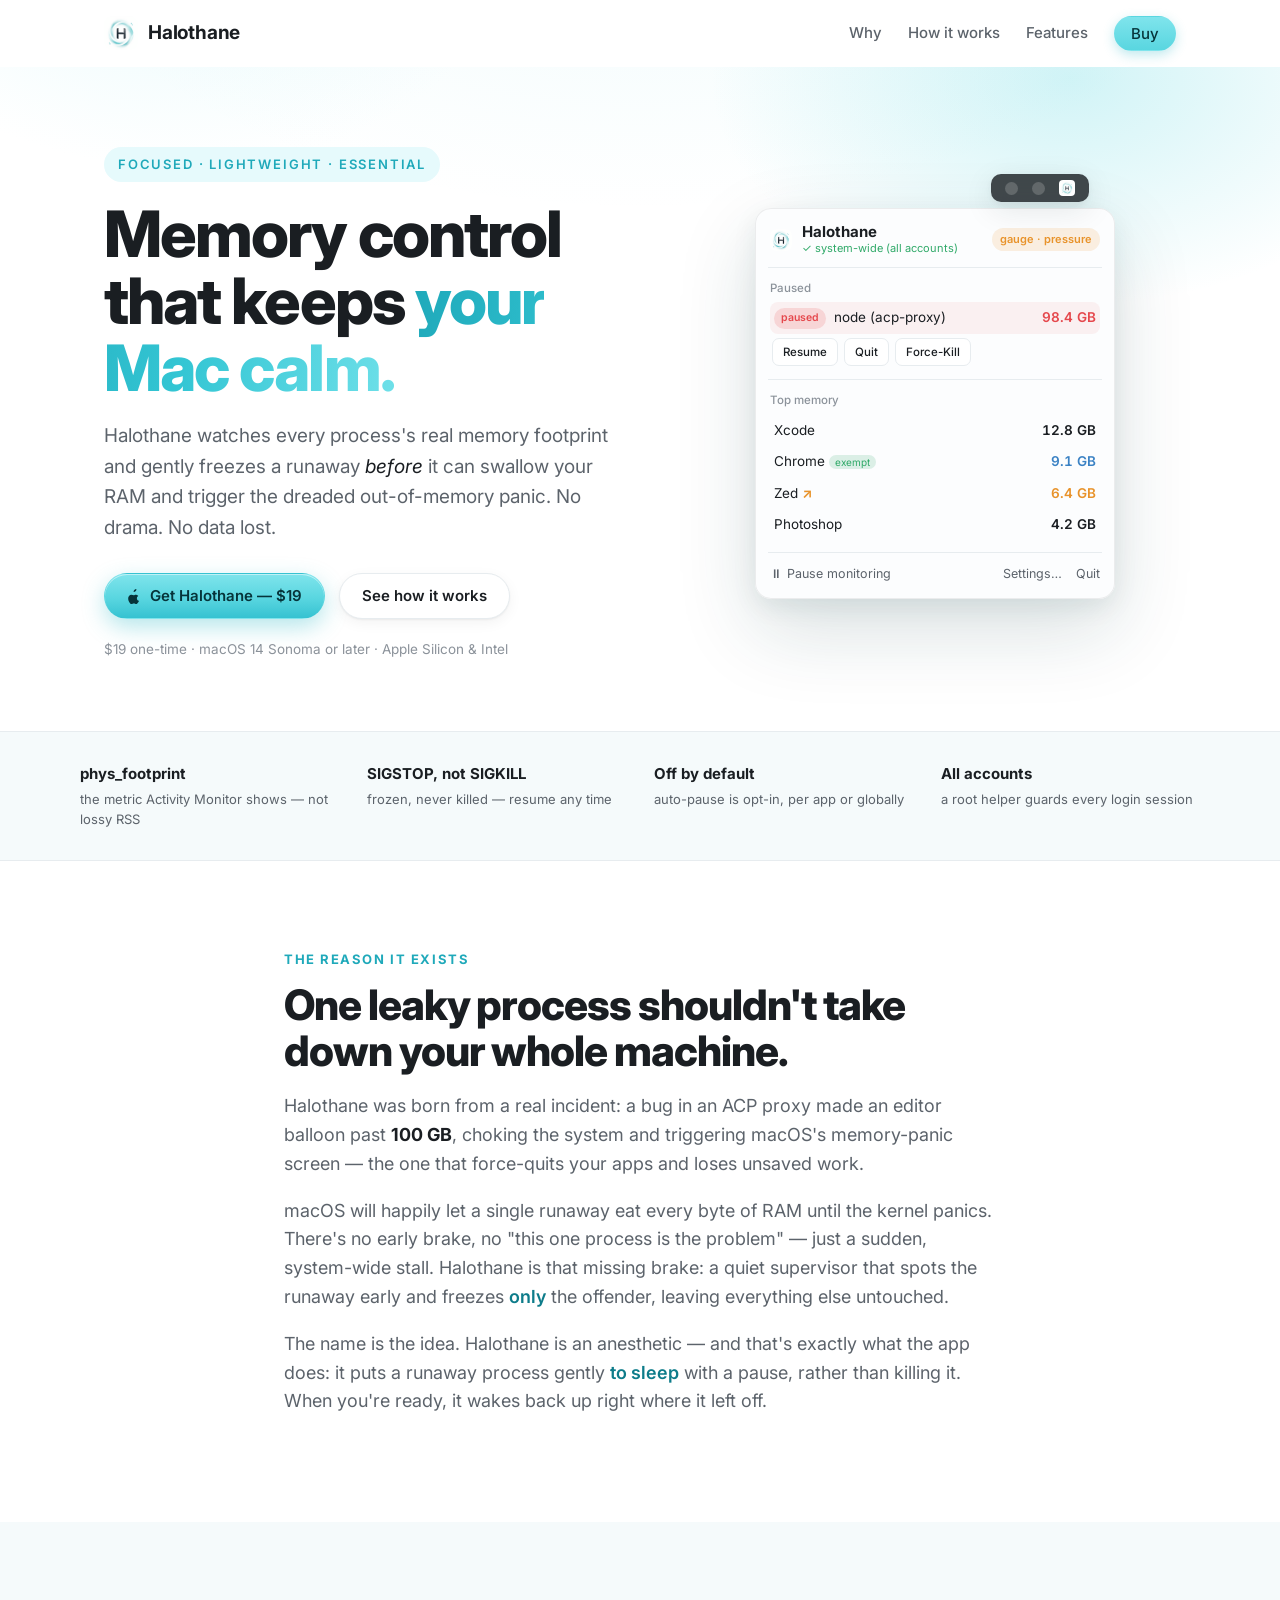
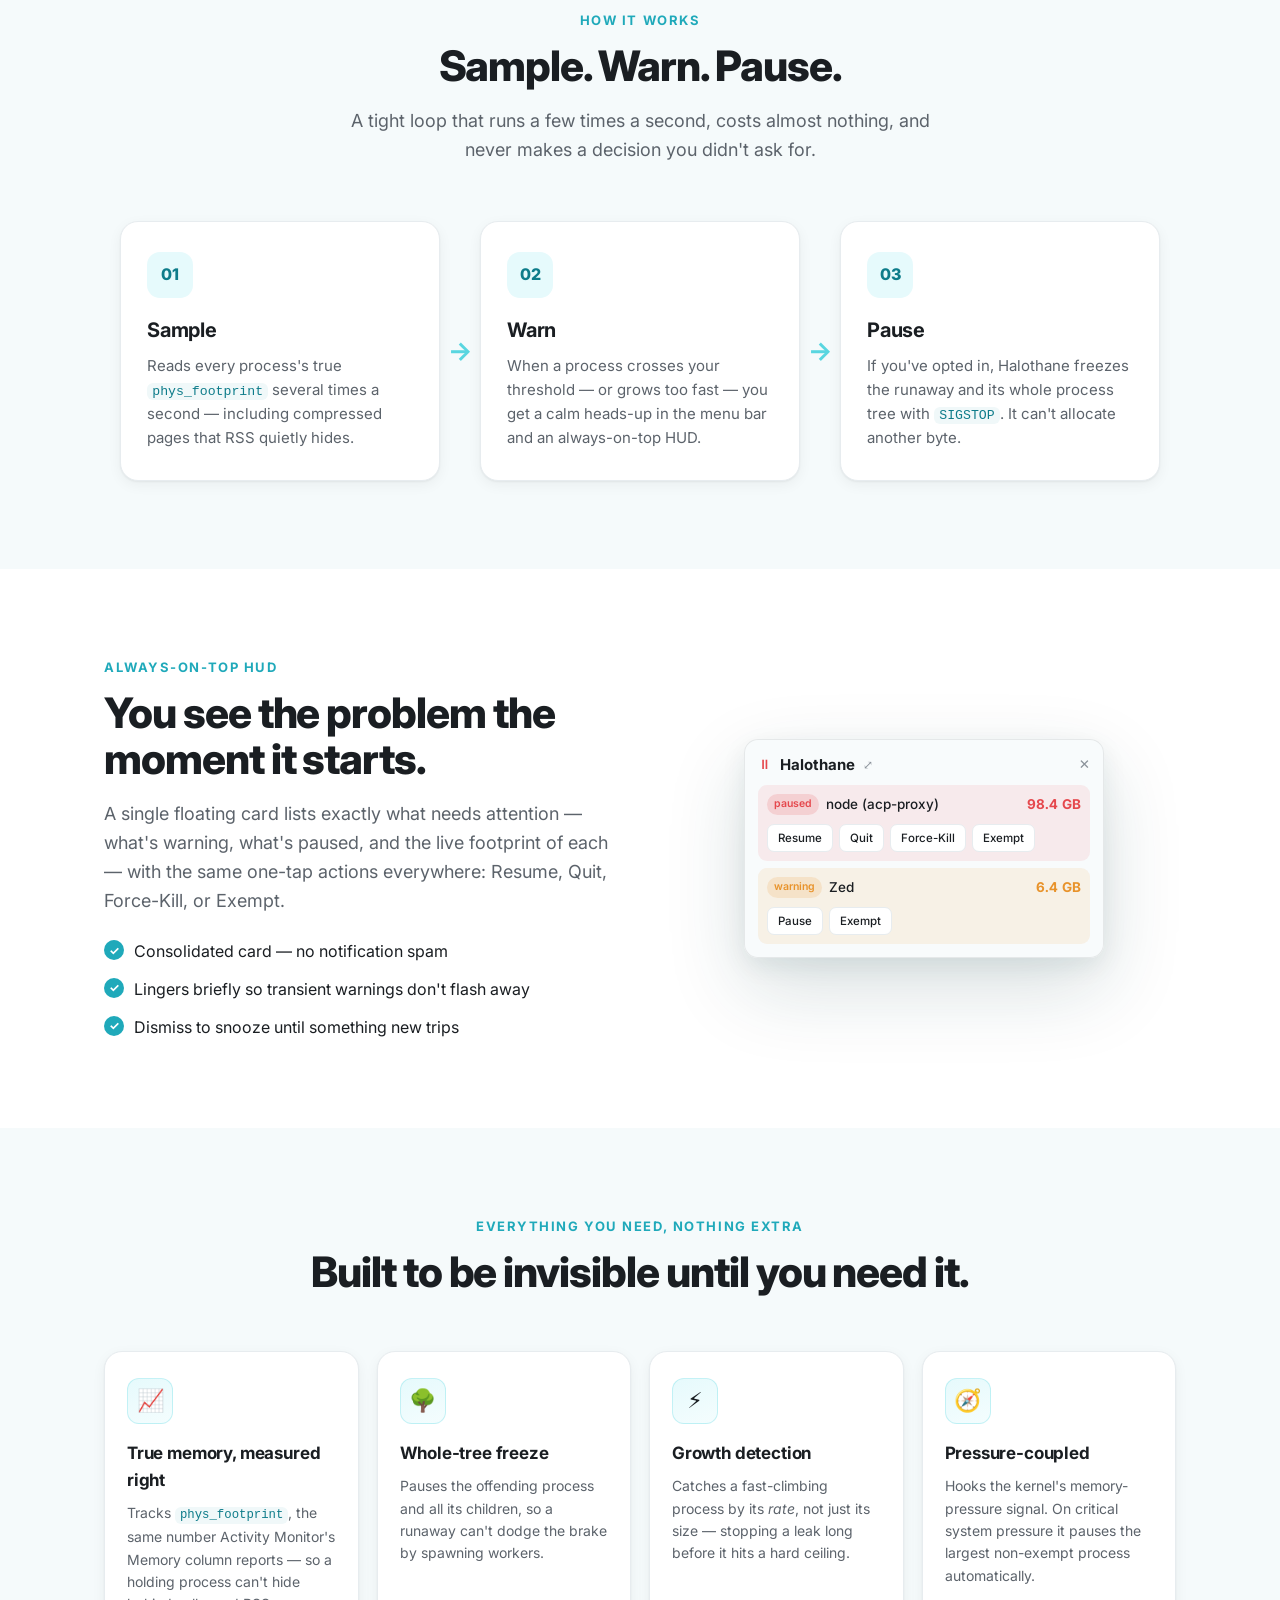
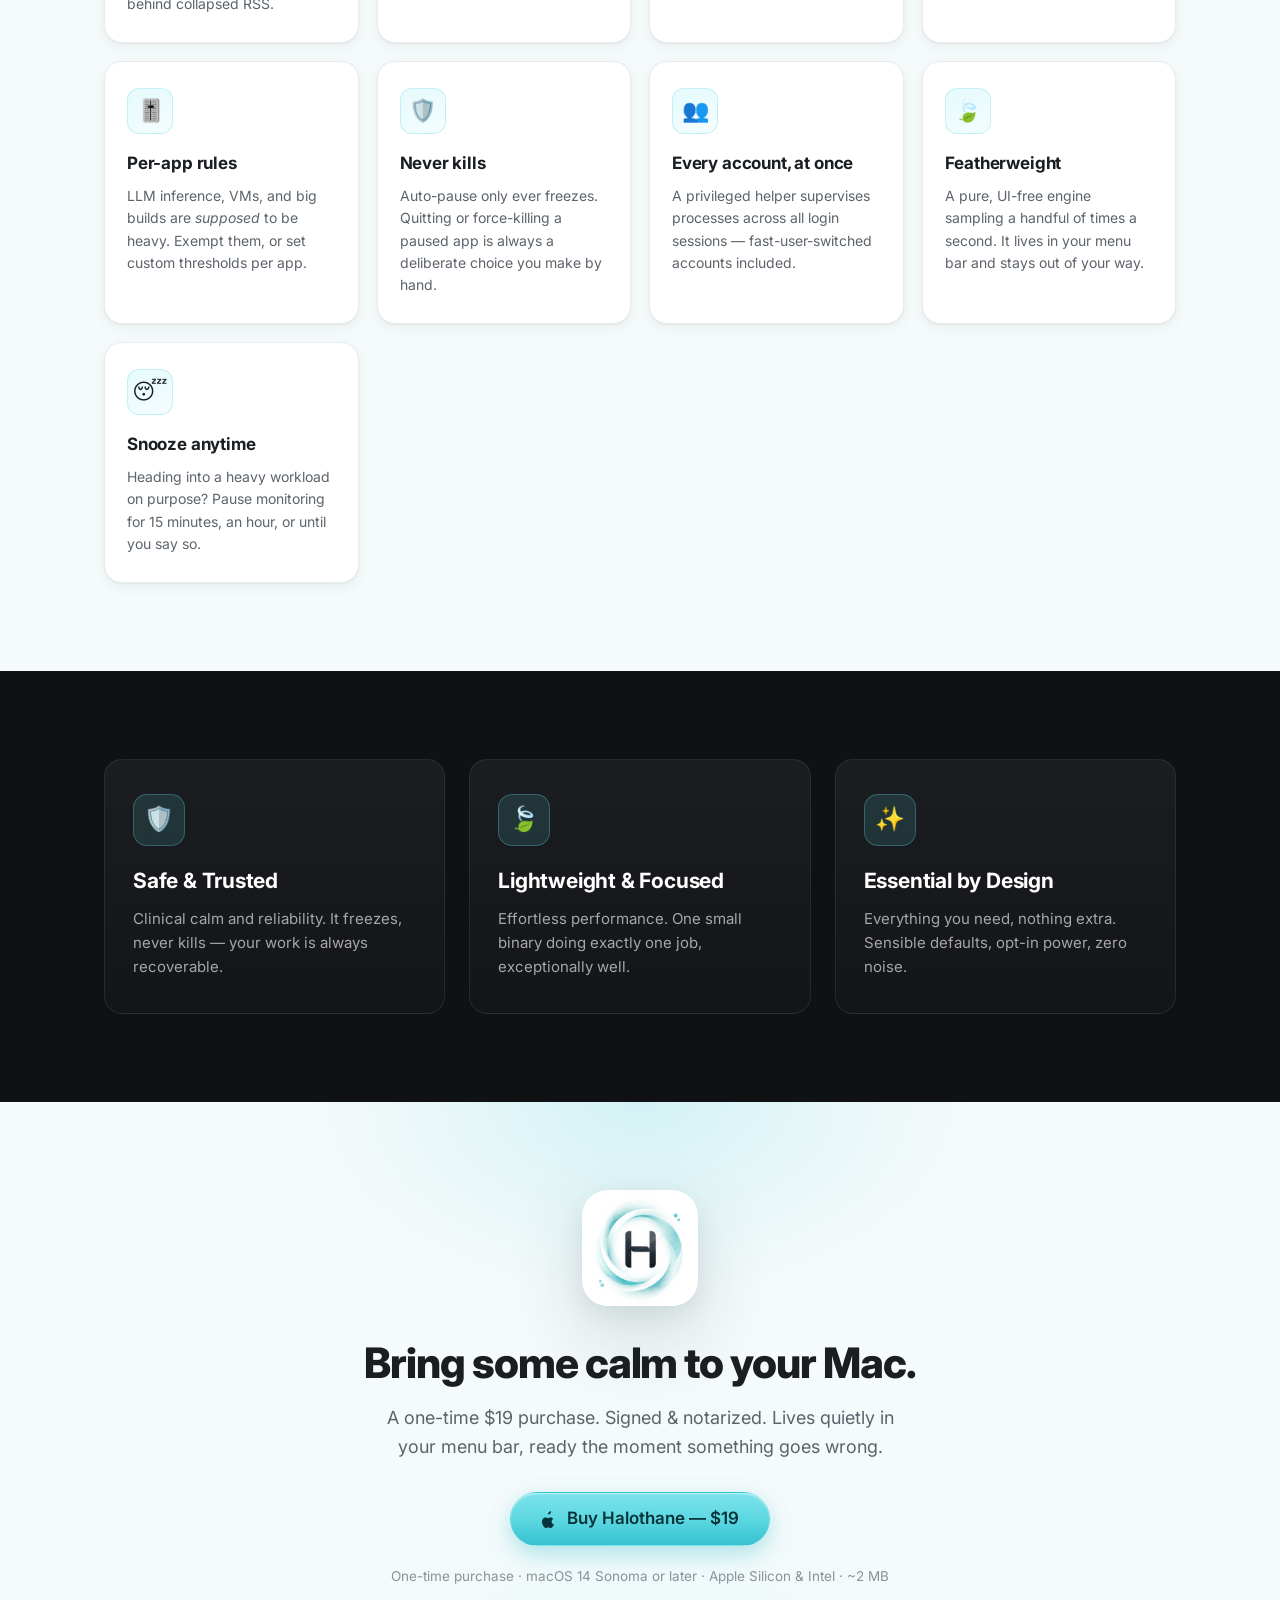
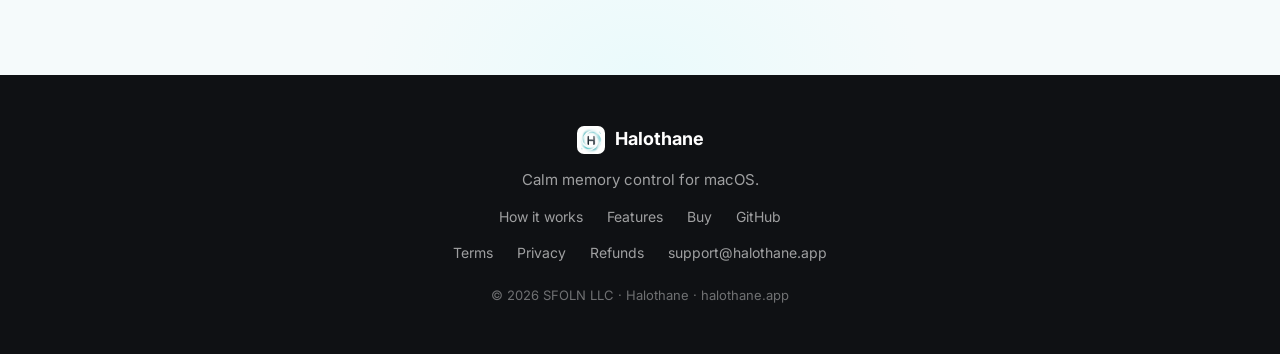
==== site/index.html @ a839e22a "Halothane 0.1 — initial public release Source-available under the PolyForm Noncommercial License 1.0" ====
<!DOCTYPE html>
<html lang="en">
<head>
  <meta charset="UTF-8" />
  <meta name="viewport" content="width=device-width, initial-scale=1.0" />
  <title>Halothane — Calm memory control for macOS</title>
  <meta name="description" content="Halothane watches every process's memory and gently pauses a runaway before it can panic your Mac. Focused. Lightweight. Essential." />

  <!-- Open Graph -->
  <meta property="og:title" content="Halothane — Calm memory control for macOS" />
  <meta property="og:description" content="Watches every process's memory and gently pauses a runaway before it can panic your Mac." />
  <meta property="og:type" content="website" />
  <meta property="og:url" content="https://halothane.app" />
  <meta property="og:image" content="https://halothane.app/assets/og.png" />
  <meta name="twitter:card" content="summary_large_image" />

  <link rel="icon" type="image/png" sizes="256x256" href="assets/favicon-256.png" />
  <link rel="icon" type="image/png" sizes="32x32" href="assets/favicon-32.png" />
  <link rel="apple-touch-icon" href="assets/app-icon.png" />

  <link rel="preconnect" href="https://fonts.googleapis.com" />
  <link rel="preconnect" href="https://fonts.gstatic.com" crossorigin />
  <link href="https://fonts.googleapis.com/css2?family=Inter:wght@400;500;600;700;800&display=swap" rel="stylesheet" />

  <link rel="stylesheet" href="styles.css" />
</head>
<body>

  <!-- ─────────────────────────────  NAV  ───────────────────────────── -->
  <header class="nav" id="nav">
    <div class="container nav__inner">
      <a class="brand" href="#top" aria-label="Halothane home">
        <img class="brand__mark" src="assets/mark.png" alt="" width="34" height="34" />
        <span class="brand__name">Halothane</span>
      </a>
      <nav class="nav__links" aria-label="Primary">
        <a href="#problem">Why</a>
        <a href="#how">How it works</a>
        <a href="#features">Features</a>
        <a href="#buy" class="btn btn--small">Buy</a>
      </nav>
    </div>
  </header>

  <main id="top">

    <!-- ─────────────────────────────  HERO  ───────────────────────────── -->
    <section class="hero">
      <div class="hero__glow" aria-hidden="true"></div>
      <div class="container hero__inner">
        <div class="hero__copy">
          <p class="eyebrow">Focused · Lightweight · Essential</p>
          <h1 class="hero__title">
            Memory control that keeps
            <span class="grad">your Mac calm.</span>
          </h1>
          <p class="hero__sub">
            Halothane watches every process's real memory footprint and gently
            freezes a runaway <em>before</em> it can swallow your RAM and trigger
            the dreaded out-of-memory panic. No drama. No data lost.
          </p>
          <div class="hero__cta">
            <a href="#buy" class="btn btn--primary">
              <svg viewBox="0 0 16 20" width="15" height="18" aria-hidden="true"><path fill="currentColor" d="M13.1 15.4c-.3.7-.5 1-.9 1.6-.6.9-1.4 2-2.4 2-1 0-1.2-.6-2.5-.6s-1.6.6-2.5.6c-1 0-1.8-1-2.4-1.9C.7 14.9.5 11.7 1.9 10c.7-.9 1.7-1.4 2.7-1.4 1 0 1.7.6 2.5.6.8 0 1.3-.6 2.5-.6.9 0 1.9.5 2.6 1.4-2.3 1.2-1.9 4.5.4 5.4zM9.4 4.5c.5-.6.8-1.5.7-2.4-.8.1-1.7.5-2.3 1.2-.5.5-.9 1.4-.7 2.3.8 0 1.7-.5 2.3-1.1z"/></svg>
              Get Halothane — $19
            </a>
            <a href="#how" class="btn btn--ghost">See how it works</a>
          </div>
          <p class="hero__meta">$19 one-time · macOS 14 Sonoma or later · Apple Silicon &amp; Intel</p>
        </div>

        <!-- Live UI mock: the menu-bar dropdown -->
        <div class="hero__art" aria-hidden="true">
          <div class="menubar">
            <span class="menubar__dot"></span>
            <span class="menubar__dot"></span>
            <span class="menubar__icon"><img src="assets/mark.png" alt="" width="16" height="16"/></span>
          </div>

          <div class="panel">
            <div class="panel__head">
              <img class="panel__logo" src="assets/mark.png" alt="" width="22" height="22"/>
              <div class="panel__title">
                <strong>Halothane</strong>
                <span class="tag tag--ok">✓ system-wide (all accounts)</span>
              </div>
              <span class="badge badge--warn">gauge · pressure</span>
            </div>

            <div class="panel__divider"></div>
            <div class="panel__label">Paused</div>
            <div class="row row--paused">
              <span class="pill pill--red">paused</span>
              <span class="row__name">node (acp-proxy)</span>
              <span class="row__val row__val--red">98.4 GB</span>
            </div>
            <div class="row__actions">
              <button>Resume</button><button>Quit</button><button>Force-Kill</button>
            </div>

            <div class="panel__divider"></div>
            <div class="panel__label">Top memory</div>
            <div class="row"><span class="row__name">Xcode</span><span class="row__val">12.8 GB</span></div>
            <div class="row"><span class="row__name">Chrome <span class="exempt">exempt</span></span><span class="row__val row__val--blue">9.1 GB</span></div>
            <div class="row"><span class="row__name">Zed <span class="arrow">↗</span></span><span class="row__val row__val--orange">6.4 GB</span></div>
            <div class="row"><span class="row__name">Photoshop</span><span class="row__val">4.2 GB</span></div>

            <div class="panel__divider"></div>
            <div class="panel__foot">
              <span class="link">⏸ Pause monitoring</span>
              <span class="foot__right"><span class="link">Settings…</span><span class="link">Quit</span></span>
            </div>
          </div>
        </div>
      </div>
    </section>

    <!-- ─────────────────────────────  TRUST STRIP  ───────────────────────────── -->
    <section class="strip">
      <div class="container strip__inner">
        <div class="strip__item"><strong>phys_footprint</strong><span>the metric Activity Monitor shows — not lossy RSS</span></div>
        <div class="strip__item"><strong>SIGSTOP, not SIGKILL</strong><span>frozen, never killed — resume any time</span></div>
        <div class="strip__item"><strong>Off by default</strong><span>auto-pause is opt-in, per app or globally</span></div>
        <div class="strip__item"><strong>All accounts</strong><span>a root helper guards every login session</span></div>
      </div>
    </section>

    <!-- ─────────────────────────────  PROBLEM / STORY  ───────────────────────────── -->
    <section class="section" id="problem">
      <div class="container section__narrow">
        <p class="kicker">The reason it exists</p>
        <h2 class="section__title">One leaky process shouldn't take down your whole machine.</h2>
        <p class="prose">
          Halothane was born from a real incident: a bug in an ACP proxy made an
          editor balloon past <strong>100&nbsp;GB</strong>, choking the system and
          triggering macOS's memory-panic screen — the one that force-quits your
          apps and loses unsaved work.
        </p>
        <p class="prose">
          macOS will happily let a single runaway eat every byte of RAM until the
          kernel panics. There's no early brake, no "this one process is the
          problem" — just a sudden, system-wide stall. Halothane is that missing
          brake: a quiet supervisor that spots the runaway early and freezes
          <em>only</em> the offender, leaving everything else untouched.
        </p>
        <p class="prose">
          The name is the idea. Halothane is an anesthetic — and that's exactly
          what the app does: it puts a runaway process gently <em>to sleep</em>
          with a pause, rather than killing it. When you're ready, it wakes back
          up right where it left off.
        </p>
      </div>
    </section>

    <!-- ─────────────────────────────  HOW IT WORKS  ───────────────────────────── -->
    <section class="section section--soft" id="how">
      <div class="container">
        <div class="section__head">
          <p class="kicker">How it works</p>
          <h2 class="section__title">Sample. Warn. Pause.</h2>
          <p class="section__lead">A tight loop that runs a few times a second, costs almost nothing, and never makes a decision you didn't ask for.</p>
        </div>

        <div class="steps">
          <div class="step">
            <div class="step__num">01</div>
            <h3>Sample</h3>
            <p>Reads every process's true <code>phys_footprint</code> several times a second — including compressed pages that RSS quietly hides.</p>
          </div>
          <div class="step__arrow" aria-hidden="true">→</div>
          <div class="step">
            <div class="step__num">02</div>
            <h3>Warn</h3>
            <p>When a process crosses your threshold — or grows too fast — you get a calm heads-up in the menu bar and an always-on-top HUD.</p>
          </div>
          <div class="step__arrow" aria-hidden="true">→</div>
          <div class="step">
            <div class="step__num">03</div>
            <h3>Pause</h3>
            <p>If you've opted in, Halothane freezes the runaway and its whole process tree with <code>SIGSTOP</code>. It can't allocate another byte.</p>
          </div>
        </div>
      </div>
    </section>

    <!-- ─────────────────────────────  HUD SHOWCASE  ───────────────────────────── -->
    <section class="section showcase">
      <div class="container showcase__inner">
        <div class="showcase__copy">
          <p class="kicker">Always-on-top HUD</p>
          <h2 class="section__title">You see the problem the moment it starts.</h2>
          <p class="prose">
            A single floating card lists exactly what needs attention — what's
            warning, what's paused, and the live footprint of each — with the same
            one-tap actions everywhere: Resume, Quit, Force-Kill, or Exempt.
          </p>
          <ul class="checklist">
            <li>Consolidated card — no notification spam</li>
            <li>Lingers briefly so transient warnings don't flash away</li>
            <li>Dismiss to snooze until something new trips</li>
          </ul>
        </div>

        <div class="showcase__art" aria-hidden="true">
          <div class="hud">
            <div class="hud__head">
              <span class="hud__icon">⏸</span>
              <strong>Halothane</strong>
              <span class="hud__expand">⤢</span>
              <span class="hud__x">✕</span>
            </div>
            <div class="hud__item hud__item--red">
              <div class="hud__row">
                <span class="pill pill--red">paused</span>
                <span class="hud__name">node (acp-proxy)</span>
                <span class="hud__val hud__val--red">98.4 GB</span>
              </div>
              <div class="hud__actions"><button>Resume</button><button>Quit</button><button>Force-Kill</button><button>Exempt</button></div>
            </div>
            <div class="hud__item hud__item--orange">
              <div class="hud__row">
                <span class="pill pill--orange">warning</span>
                <span class="hud__name">Zed</span>
                <span class="hud__val hud__val--orange">6.4 GB</span>
              </div>
              <div class="hud__actions"><button>Pause</button><button>Exempt</button></div>
            </div>
          </div>
        </div>
      </div>
    </section>

    <!-- ─────────────────────────────  FEATURES  ───────────────────────────── -->
    <section class="section section--soft" id="features">
      <div class="container">
        <div class="section__head">
          <p class="kicker">Everything you need, nothing extra</p>
          <h2 class="section__title">Built to be invisible until you need it.</h2>
        </div>

        <div class="features">
          <article class="feat">
            <div class="feat__icon">📈</div>
            <h3>True memory, measured right</h3>
            <p>Tracks <code>phys_footprint</code>, the same number Activity Monitor's Memory column reports — so a holding process can't hide behind collapsed RSS.</p>
          </article>
          <article class="feat">
            <div class="feat__icon">🌳</div>
            <h3>Whole-tree freeze</h3>
            <p>Pauses the offending process and all its children, so a runaway can't dodge the brake by spawning workers.</p>
          </article>
          <article class="feat">
            <div class="feat__icon">⚡</div>
            <h3>Growth detection</h3>
            <p>Catches a fast-climbing process by its <em>rate</em>, not just its size — stopping a leak long before it hits a hard ceiling.</p>
          </article>
          <article class="feat">
            <div class="feat__icon">🧭</div>
            <h3>Pressure-coupled</h3>
            <p>Hooks the kernel's memory-pressure signal. On critical system pressure it pauses the largest non-exempt process automatically.</p>
          </article>
          <article class="feat">
            <div class="feat__icon">🎚️</div>
            <h3>Per-app rules</h3>
            <p>LLM inference, VMs, and big builds are <em>supposed</em> to be heavy. Exempt them, or set custom thresholds per app.</p>
          </article>
          <article class="feat">
            <div class="feat__icon">🛡️</div>
            <h3>Never kills</h3>
            <p>Auto-pause only ever freezes. Quitting or force-killing a paused app is always a deliberate choice you make by hand.</p>
          </article>
          <article class="feat">
            <div class="feat__icon">👥</div>
            <h3>Every account, at once</h3>
            <p>A privileged helper supervises processes across all login sessions — fast-user-switched accounts included.</p>
          </article>
          <article class="feat">
            <div class="feat__icon">🍃</div>
            <h3>Featherweight</h3>
            <p>A pure, UI-free engine sampling a handful of times a second. It lives in your menu bar and stays out of your way.</p>
          </article>
          <article class="feat">
            <div class="feat__icon">😴</div>
            <h3>Snooze anytime</h3>
            <p>Heading into a heavy workload on purpose? Pause monitoring for 15 minutes, an hour, or until you say so.</p>
          </article>
        </div>
      </div>
    </section>

    <!-- ─────────────────────────────  BRAND ESSENCE  ───────────────────────────── -->
    <section class="section essence">
      <div class="container">
        <div class="essence__grid">
          <div class="essence__card">
            <span class="essence__ic">🛡️</span>
            <h3>Safe &amp; Trusted</h3>
            <p>Clinical calm and reliability. It freezes, never kills — your work is always recoverable.</p>
          </div>
          <div class="essence__card">
            <span class="essence__ic">🍃</span>
            <h3>Lightweight &amp; Focused</h3>
            <p>Effortless performance. One small binary doing exactly one job, exceptionally well.</p>
          </div>
          <div class="essence__card">
            <span class="essence__ic">✨</span>
            <h3>Essential by Design</h3>
            <p>Everything you need, nothing extra. Sensible defaults, opt-in power, zero noise.</p>
          </div>
        </div>
      </div>
    </section>

    <!-- ─────────────────────────────  BUY  ───────────────────────────── -->
    <section class="section download" id="buy">
      <div class="download__glow" aria-hidden="true"></div>
      <div class="container download__inner">
        <img class="download__icon" src="assets/app-icon.png" alt="Halothane app icon" width="116" height="116" />
        <h2 class="section__title">Bring some calm to your Mac.</h2>
        <p class="section__lead">A one-time $19 purchase. Signed &amp; notarized. Lives quietly in your menu bar, ready the moment something goes wrong.</p>
        <div class="hero__cta hero__cta--center">
          <a href="#buy" data-buy class="btn btn--primary btn--lg">
            <svg viewBox="0 0 16 20" width="16" height="20" aria-hidden="true"><path fill="currentColor" d="M13.1 15.4c-.3.7-.5 1-.9 1.6-.6.9-1.4 2-2.4 2-1 0-1.2-.6-2.5-.6s-1.6.6-2.5.6c-1 0-1.8-1-2.4-1.9C.7 14.9.5 11.7 1.9 10c.7-.9 1.7-1.4 2.7-1.4 1 0 1.7.6 2.5.6.8 0 1.3-.6 2.5-.6.9 0 1.9.5 2.6 1.4-2.3 1.2-1.9 4.5.4 5.4zM9.4 4.5c.5-.6.8-1.5.7-2.4-.8.1-1.7.5-2.3 1.2-.5.5-.9 1.4-.7 2.3.8 0 1.7-.5 2.3-1.1z"/></svg>
            Buy Halothane — $19
          </a>
        </div>
        <p class="hero__meta">One-time purchase · macOS 14 Sonoma or later · Apple Silicon &amp; Intel · ~2&nbsp;MB</p>
      </div>
    </section>

  </main>

  <!-- ─────────────────────────────  FOOTER  ───────────────────────────── -->
  <footer class="footer">
    <div class="container footer__inner">
      <div class="footer__brand">
        <img src="assets/mark.png" alt="" width="28" height="28" />
        <span>Halothane</span>
      </div>
      <p class="footer__tag">Calm memory control for macOS.</p>
      <nav class="footer__links">
        <a href="#how">How it works</a>
        <a href="#features">Features</a>
        <a href="#buy">Buy</a>
        <a href="https://github.com/sfoln/halothane">GitHub</a>
      </nav>
      <nav class="footer__links">
        <a href="/terms.html">Terms</a>
        <a href="/privacy.html">Privacy</a>
        <a href="/refund.html">Refunds</a>
        <a href="mailto:support@halothane.app">support@halothane.app</a>
      </nav>
      <p class="footer__copy">© 2026 SFOLN LLC · Halothane · halothane.app</p>
    </div>
  </footer>

  <script src="script.js"></script>
  <!-- Cloudflare Web Analytics --><script defer src='https://static.cloudflareinsights.com/beacon.min.js' data-cf-beacon='{"token": "a047a51a6a51447f8be903021c110310"}'></script><!-- End Cloudflare Web Analytics -->
</body>
</html>
---- site/styles.css ----
/* ============================================================
   Halothane — landing page styles
   Palette (from brand sheet):
     Deep Charcoal #0F1114 · Silver Gray #A6ABB3
     Soft Aqua #59D6E0 · Mist Aqua #E6FAFC
   ============================================================ */

:root {
  --charcoal: #0F1114;
  --ink:      #1A1E22;
  --slate:    #5C636B;
  --slate-2:  #8B929A;
  --line:     #E7ECEF;

  --aqua:      #59D6E0;
  --aqua-deep: #1FA9BA;   /* accessible accent for text/links */
  --aqua-dark: #0E7C8A;
  --mist:      #E6FAFC;

  --bg:      #FFFFFF;
  --bg-soft: #F5FAFB;
  --bg-tint: #F0F8F9;

  --warn:  #E8932B;
  --red:   #E5484D;
  --green: #2FA968;
  --blue:  #3B82C4;

  --radius:   18px;
  --radius-s: 12px;
  --shadow-sm: 0 1px 2px rgba(15,17,20,.05), 0 4px 14px rgba(15,17,20,.05);
  --shadow-md: 0 8px 30px rgba(20,40,44,.10), 0 2px 8px rgba(20,40,44,.06);
  --shadow-lg: 0 30px 80px rgba(16,60,68,.16), 0 8px 24px rgba(16,60,68,.08);

  --maxw: 1120px;
  --font: 'Inter', -apple-system, BlinkMacSystemFont, 'Segoe UI', system-ui, sans-serif;
}

* { box-sizing: border-box; }
html { scroll-behavior: smooth; }
html, body { overflow-x: hidden; }

body {
  margin: 0;
  font-family: var(--font);
  color: var(--ink);
  background: var(--bg);
  line-height: 1.6;
  -webkit-font-smoothing: antialiased;
  text-rendering: optimizeLegibility;
}

a { color: inherit; text-decoration: none; }
code {
  font-family: ui-monospace, 'SF Mono', Menlo, monospace;
  font-size: .88em;
  background: var(--bg-tint);
  color: var(--aqua-dark);
  padding: .1em .4em;
  border-radius: 6px;
}

.container { width: 100%; max-width: var(--maxw); margin-inline: auto; padding-inline: 24px; }

/* ───────────── Buttons ───────────── */
.btn {
  display: inline-flex; align-items: center; gap: .55em;
  font-weight: 600; font-size: 15px; line-height: 1;
  padding: 13px 22px; border-radius: 999px;
  border: 1px solid transparent;
  cursor: pointer; transition: transform .15s ease, box-shadow .2s ease, background .2s ease;
  white-space: nowrap;
}
.btn:active { transform: translateY(1px); }
.btn--primary {
  color: #06343A;
  background: linear-gradient(180deg, #7FE4EC 0%, var(--aqua) 55%, #36C2D1 100%);
  box-shadow: 0 8px 22px rgba(45,182,198,.35), inset 0 1px 0 rgba(255,255,255,.5);
}
.btn--primary:hover { transform: translateY(-2px); box-shadow: 0 14px 30px rgba(45,182,198,.42), inset 0 1px 0 rgba(255,255,255,.5); }
.btn--ghost { color: var(--ink); background: #fff; border-color: var(--line); box-shadow: var(--shadow-sm); }
.btn--ghost:hover { border-color: var(--aqua); color: var(--aqua-dark); }
.btn--small { padding: 9px 16px; font-size: 14px; color:#06343A;
  background: linear-gradient(180deg, #7FE4EC, var(--aqua)); box-shadow: 0 4px 12px rgba(45,182,198,.3); }
.btn--small:hover { transform: translateY(-1px); }
.btn--lg { padding: 16px 30px; font-size: 17px; }

/* ───────────── Nav ───────────── */
.nav {
  position: sticky; top: 0; z-index: 50;
  background: rgba(255,255,255,.72);
  backdrop-filter: saturate(160%) blur(14px);
  -webkit-backdrop-filter: saturate(160%) blur(14px);
  border-bottom: 1px solid transparent;
  transition: border-color .2s ease, box-shadow .2s ease;
}
.nav.is-scrolled { border-bottom-color: var(--line); box-shadow: 0 1px 0 rgba(15,17,20,.02); }
.nav__inner { display: flex; align-items: center; justify-content: space-between; height: 66px; }
.brand { display: flex; align-items: center; gap: 10px; }
.brand__mark { border-radius: 8px; }
.brand__name { font-weight: 700; font-size: 19px; letter-spacing: -.01em; }
.nav__links { display: flex; align-items: center; gap: 26px; }
.nav__links a { font-size: 15px; font-weight: 500; color: var(--slate); transition: color .15s; }
.nav__links a:hover { color: var(--ink); }
.nav__links .btn { color: #06343A; }

/* ───────────── Hero ───────────── */
.hero { position: relative; overflow: hidden; padding: 80px 0 70px; }
.hero__glow {
  position: absolute; inset: -20% -10% auto -10%; height: 720px; z-index: 0;
  background:
    radial-gradient(600px 380px at 78% 20%, rgba(89,214,224,.28), transparent 60%),
    radial-gradient(520px 360px at 20% 0%, rgba(230,250,252,.9), transparent 65%),
    radial-gradient(900px 500px at 50% -10%, rgba(89,214,224,.10), transparent 70%);
  pointer-events: none;
}
.hero__inner {
  position: relative; z-index: 1;
  display: grid; grid-template-columns: 1.05fr .95fr; gap: 56px; align-items: center;
}
.eyebrow {
  display: inline-block; margin: 0 0 18px;
  font-size: 13px; font-weight: 600; letter-spacing: .14em; text-transform: uppercase;
  color: var(--aqua-deep);
  background: var(--mist); padding: 7px 14px; border-radius: 999px;
}
.hero__title {
  margin: 0 0 20px; font-weight: 800; letter-spacing: -.03em; line-height: 1.05;
  font-size: clamp(40px, 5.4vw, 64px);
}
.grad {
  background: linear-gradient(100deg, var(--aqua-deep) 0%, #34C6D4 50%, #6FE0E9 100%);
  -webkit-background-clip: text; background-clip: text; color: transparent;
}
.hero__sub { margin: 0 0 30px; font-size: 19px; color: var(--slate); max-width: 30em; }
.hero__sub em { color: var(--ink); font-style: italic; }
.hero__cta { display: flex; gap: 14px; flex-wrap: wrap; }
.hero__cta--center { justify-content: center; }
.hero__meta { margin: 20px 0 0; font-size: 13.5px; color: var(--slate-2); }

/* Hero art: menubar + panel mock */
.hero__art { position: relative; justify-self: center; }
.menubar {
  position: absolute; top: -34px; right: 26px; z-index: 3;
  display: flex; align-items: center; gap: 14px;
  padding: 6px 14px; border-radius: 10px;
  background: rgba(28,32,36,.82); backdrop-filter: blur(8px);
  box-shadow: var(--shadow-md);
}
.menubar__dot { width: 13px; height: 13px; border-radius: 50%; background: rgba(255,255,255,.18); }
.menubar__icon { display: flex; }
.menubar__icon img { border-radius: 4px; background:#fff; padding:1px; }

/* ───────────── Menu panel mock ───────────── */
.panel {
  width: 360px; max-width: 100%;
  background: rgba(252,253,254,.96);
  border: 1px solid rgba(15,17,20,.07);
  border-radius: 16px;
  box-shadow: var(--shadow-lg);
  padding: 14px;
  font-size: 13.5px;
}
.panel__head { display: flex; align-items: center; gap: 10px; }
.panel__logo { border-radius: 6px; }
.panel__title { display: flex; flex-direction: column; line-height: 1.25; }
.panel__title strong { font-size: 15px; }
.panel__divider { height: 1px; background: var(--line); margin: 11px -2px; }
.panel__label { font-size: 11.5px; color: var(--slate-2); margin-bottom: 5px; font-weight: 500; }
.tag { font-size: 11px; }
.tag--ok { color: var(--green); }
.badge { margin-left: auto; font-size: 11px; padding: 3px 8px; border-radius: 999px; font-weight: 600; }
.badge--warn { color: var(--warn); background: rgba(232,147,43,.14); }

.row { display: flex; align-items: center; gap: 8px; padding: 5px 4px; border-radius: 8px; }
.row--paused { background: rgba(229,72,77,.07); }
.row__name { flex: 1; min-width: 0; overflow: hidden; text-overflow: ellipsis; white-space: nowrap; }
.row__val { font-variant-numeric: tabular-nums; font-weight: 600; }
.row__val--red { color: var(--red); }
.row__val--orange { color: var(--warn); }
.row__val--blue { color: var(--blue); }
.row__actions { display: flex; gap: 6px; padding: 4px 2px 2px; }
.row__actions button, .hud__actions button {
  font: inherit; font-size: 11.5px; font-weight: 500;
  padding: 4px 10px; border-radius: 7px; cursor: default;
  border: 1px solid var(--line); background: #fff; color: var(--ink);
}
.pill { font-size: 10.5px; font-weight: 600; padding: 2px 7px; border-radius: 999px; }
.pill--red { color: var(--red); background: rgba(229,72,77,.16); }
.pill--orange { color: var(--warn); background: rgba(232,147,43,.16); }
.exempt { font-size: 10px; color: var(--green); background: rgba(47,169,104,.16); padding: 1px 6px; border-radius: 999px; }
.arrow { color: var(--warn); font-weight: 700; }
.panel__foot { display: flex; justify-content: space-between; align-items: center; color: var(--slate); font-size: 12.5px; }
.foot__right { display: flex; gap: 14px; }
.link { color: var(--slate); }

/* ───────────── Trust strip ───────────── */
.strip { border-block: 1px solid var(--line); background: var(--bg-soft); }
.strip__inner { display: grid; grid-template-columns: repeat(4, 1fr); gap: 28px; padding: 30px 0; }
.strip__item { display: flex; flex-direction: column; gap: 3px; }
.strip__item strong { font-size: 15px; color: var(--ink); }
.strip__item span { font-size: 13px; color: var(--slate); }

/* ───────────── Sections ───────────── */
.section { padding: 88px 0; }
.section--soft { background: var(--bg-soft); }
.section__narrow { max-width: 760px; }
.section__head { max-width: 680px; margin: 0 auto 56px; text-align: center; }
.kicker { margin: 0 0 12px; font-size: 13px; font-weight: 700; letter-spacing: .12em; text-transform: uppercase; color: var(--aqua-deep); }
.section__title { margin: 0 0 18px; font-weight: 800; letter-spacing: -.025em; line-height: 1.1; font-size: clamp(28px, 3.6vw, 42px); }
.section__lead { margin: 0; font-size: 18px; color: var(--slate); }
.section__head .section__lead { margin-inline: auto; max-width: 34em; }
.prose { font-size: 18px; color: var(--slate); margin: 0 0 18px; }
.prose strong { color: var(--ink); }
.prose em { color: var(--aqua-dark); font-style: normal; font-weight: 600; }

/* ───────────── Steps ───────────── */
.steps { display: flex; align-items: stretch; justify-content: center; gap: 8px; flex-wrap: wrap; }
.step {
  flex: 1 1 0; min-width: 240px; max-width: 320px;
  background: #fff; border: 1px solid var(--line); border-radius: var(--radius);
  padding: 30px 26px; box-shadow: var(--shadow-sm);
  transition: transform .2s ease, box-shadow .2s ease;
}
.step:hover { transform: translateY(-4px); box-shadow: var(--shadow-md); }
.step__num {
  display: inline-flex; align-items: center; justify-content: center;
  width: 46px; height: 46px; border-radius: 13px; margin-bottom: 16px;
  font-weight: 800; font-size: 16px; color: var(--aqua-dark);
  background: var(--mist);
}
.step h3 { margin: 0 0 8px; font-size: 20px; letter-spacing: -.01em; }
.step p { margin: 0; color: var(--slate); font-size: 15px; }
.step__arrow { display: flex; align-items: center; color: var(--aqua); font-size: 26px; font-weight: 700; }

/* ───────────── Showcase ───────────── */
.showcase__inner { display: grid; grid-template-columns: 1fr 1fr; gap: 64px; align-items: center; }
.checklist { list-style: none; padding: 0; margin: 24px 0 0; display: grid; gap: 12px; }
.checklist li { position: relative; padding-left: 30px; color: var(--ink); font-size: 16px; }
.checklist li::before {
  content: "✓"; position: absolute; left: 0; top: 1px;
  width: 20px; height: 20px; border-radius: 50%;
  display: grid; place-items: center; font-size: 12px; font-weight: 700;
  color: #fff; background: var(--aqua-deep);
}
.showcase__art { display: grid; place-items: center; }

/* HUD card mock */
.hud {
  width: 360px; max-width: 100%;
  background: rgba(248,251,252,.97);
  border: 1px solid rgba(15,17,20,.08);
  border-radius: 14px; padding: 13px;
  box-shadow: var(--shadow-lg); font-size: 13.5px;
}
.hud__head { display: flex; align-items: center; gap: 8px; margin-bottom: 8px; }
.hud__head strong { font-size: 15px; }
.hud__icon { color: var(--red); }
.hud__expand { color: var(--slate-2); font-size: 12px; }
.hud__x { margin-left: auto; color: var(--slate-2); }
.hud__item { padding: 9px; border-radius: 9px; margin-top: 7px; }
.hud__item--red { background: rgba(229,72,77,.09); }
.hud__item--orange { background: rgba(232,147,43,.10); }
.hud__row { display: flex; align-items: center; gap: 7px; }
.hud__name { flex: 1; font-weight: 500; min-width: 0; overflow:hidden; text-overflow:ellipsis; white-space:nowrap; }
.hud__val { font-weight: 700; font-variant-numeric: tabular-nums; }
.hud__val--red { color: var(--red); } .hud__val--orange { color: var(--warn); }
.hud__actions { display: flex; gap: 6px; margin-top: 8px; flex-wrap: wrap; }

/* ───────────── Features ───────────── */
.features { display: grid; grid-template-columns: repeat(4, 1fr); gap: 18px; }
.feat {
  background: #fff; border: 1px solid var(--line); border-radius: var(--radius);
  padding: 26px 22px; box-shadow: var(--shadow-sm);
  transition: transform .2s ease, box-shadow .2s ease, border-color .2s ease;
}
.feat:hover { transform: translateY(-4px); box-shadow: var(--shadow-md); border-color: rgba(89,214,224,.6); }
.feat__icon {
  width: 46px; height: 46px; border-radius: 12px; margin-bottom: 16px;
  display: grid; place-items: center; font-size: 22px;
  background: linear-gradient(160deg, var(--mist), #F4FDFE);
  border: 1px solid rgba(89,214,224,.3);
}
.feat h3 { margin: 0 0 8px; font-size: 17px; letter-spacing: -.01em; }
.feat p { margin: 0; font-size: 14px; color: var(--slate); }

/* ───────────── Brand essence ───────────── */
.essence { background: var(--charcoal); color: #fff; }
.essence__grid { display: grid; grid-template-columns: repeat(3, 1fr); gap: 24px; }
.essence__card {
  padding: 34px 28px; border-radius: var(--radius);
  background: linear-gradient(180deg, rgba(255,255,255,.05), rgba(255,255,255,.02));
  border: 1px solid rgba(255,255,255,.08);
}
.essence__ic {
  display: inline-grid; place-items: center; width: 52px; height: 52px;
  border-radius: 14px; font-size: 24px; margin-bottom: 18px;
  background: rgba(89,214,224,.14); border: 1px solid rgba(89,214,224,.3);
}
.essence__card h3 { margin: 0 0 10px; font-size: 21px; letter-spacing: -.01em; }
.essence__card p { margin: 0; color: rgba(255,255,255,.62); font-size: 15px; }

/* ───────────── Download ───────────── */
.download { position: relative; overflow: hidden; text-align: center; background: var(--bg-soft); }
.download__glow {
  position: absolute; inset: 0; z-index: 0; pointer-events: none;
  background:
    radial-gradient(500px 300px at 50% 0%, rgba(89,214,224,.22), transparent 65%),
    radial-gradient(400px 260px at 50% 100%, rgba(230,250,252,.7), transparent 70%);
}
.download__inner { position: relative; z-index: 1; max-width: 640px; margin-inline: auto; }
.download__icon { border-radius: 26px; box-shadow: var(--shadow-lg); margin-bottom: 26px; }
.download .section__lead { margin: 0 auto 30px; max-width: 30em; }

/* ───────────── Footer ───────────── */
.footer { background: var(--charcoal); color: rgba(255,255,255,.6); padding: 50px 0; }
.footer__inner { display: flex; flex-direction: column; align-items: center; gap: 14px; text-align: center; }
.footer__brand { display: flex; align-items: center; gap: 10px; color: #fff; font-weight: 700; font-size: 18px; }
.footer__brand img { border-radius: 7px; }
.footer__tag { margin: 0; font-size: 15px; }
.footer__links { display: flex; gap: 24px; }
.footer__links a { font-size: 14px; transition: color .15s; }
.footer__links a:hover { color: var(--aqua); }
.footer__copy { margin: 6px 0 0; font-size: 13px; color: rgba(255,255,255,.4); }

/* ───────────── Reveal animation ───────────── */
.reveal { opacity: 0; transform: translateY(22px); transition: opacity .6s ease, transform .6s ease; }
.reveal.is-in { opacity: 1; transform: none; }
@media (prefers-reduced-motion: reduce) {
  .reveal { opacity: 1; transform: none; transition: none; }
  html { scroll-behavior: auto; }
}

/* ───────────── Responsive ───────────── */
@media (max-width: 980px) {
  .hero__inner { grid-template-columns: 1fr; gap: 64px; }
  .hero__art { margin-top: 10px; }
  .showcase__inner { grid-template-columns: 1fr; gap: 40px; }
  .features { grid-template-columns: repeat(2, 1fr); }
  .strip__inner { grid-template-columns: repeat(2, 1fr); }
  .essence__grid { grid-template-columns: 1fr; }
  .step__arrow { transform: rotate(90deg); }
}
@media (max-width: 560px) {
  .nav__links a:not(.btn) { display: none; }
  .hero { padding: 54px 0 50px; }
  .section { padding: 64px 0; }
  .features { grid-template-columns: 1fr; }
  .strip__inner { grid-template-columns: 1fr; }
  .panel, .hud { width: 100%; }
  .menubar { right: 12px; }
}
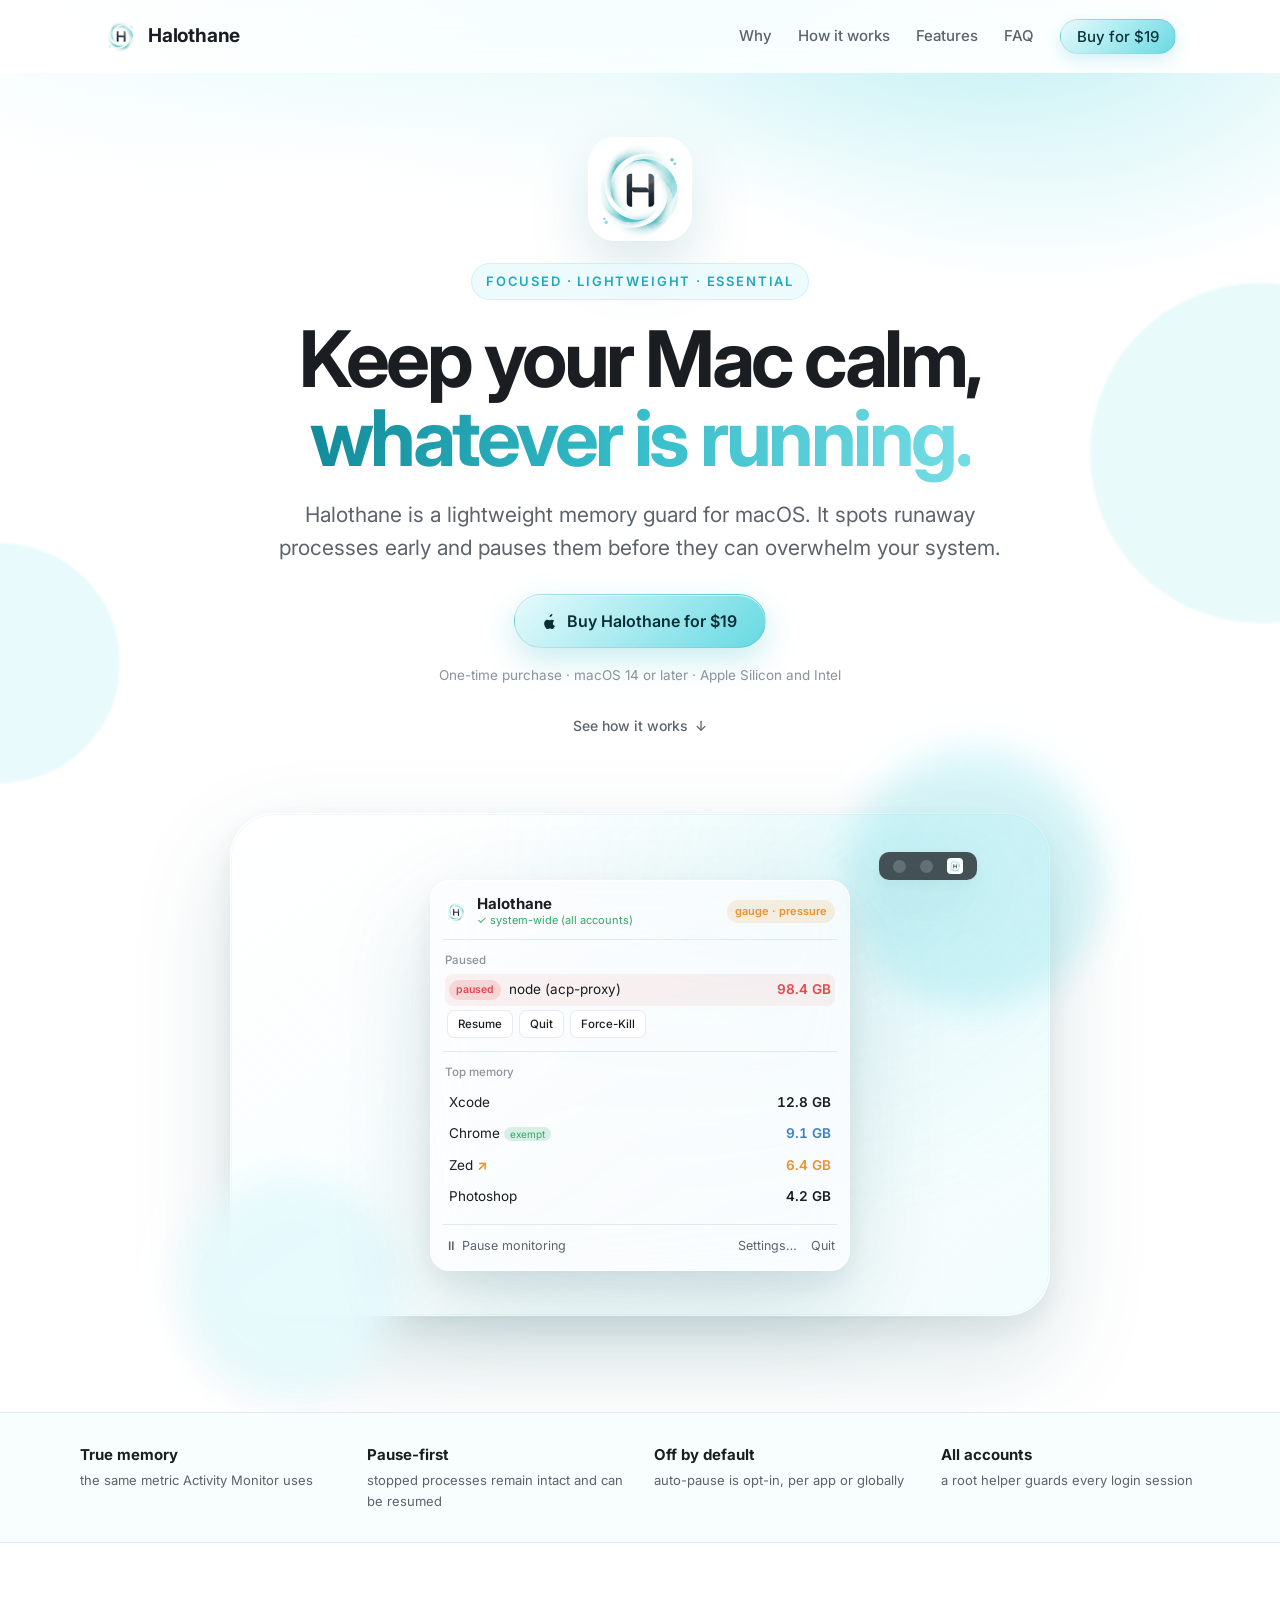
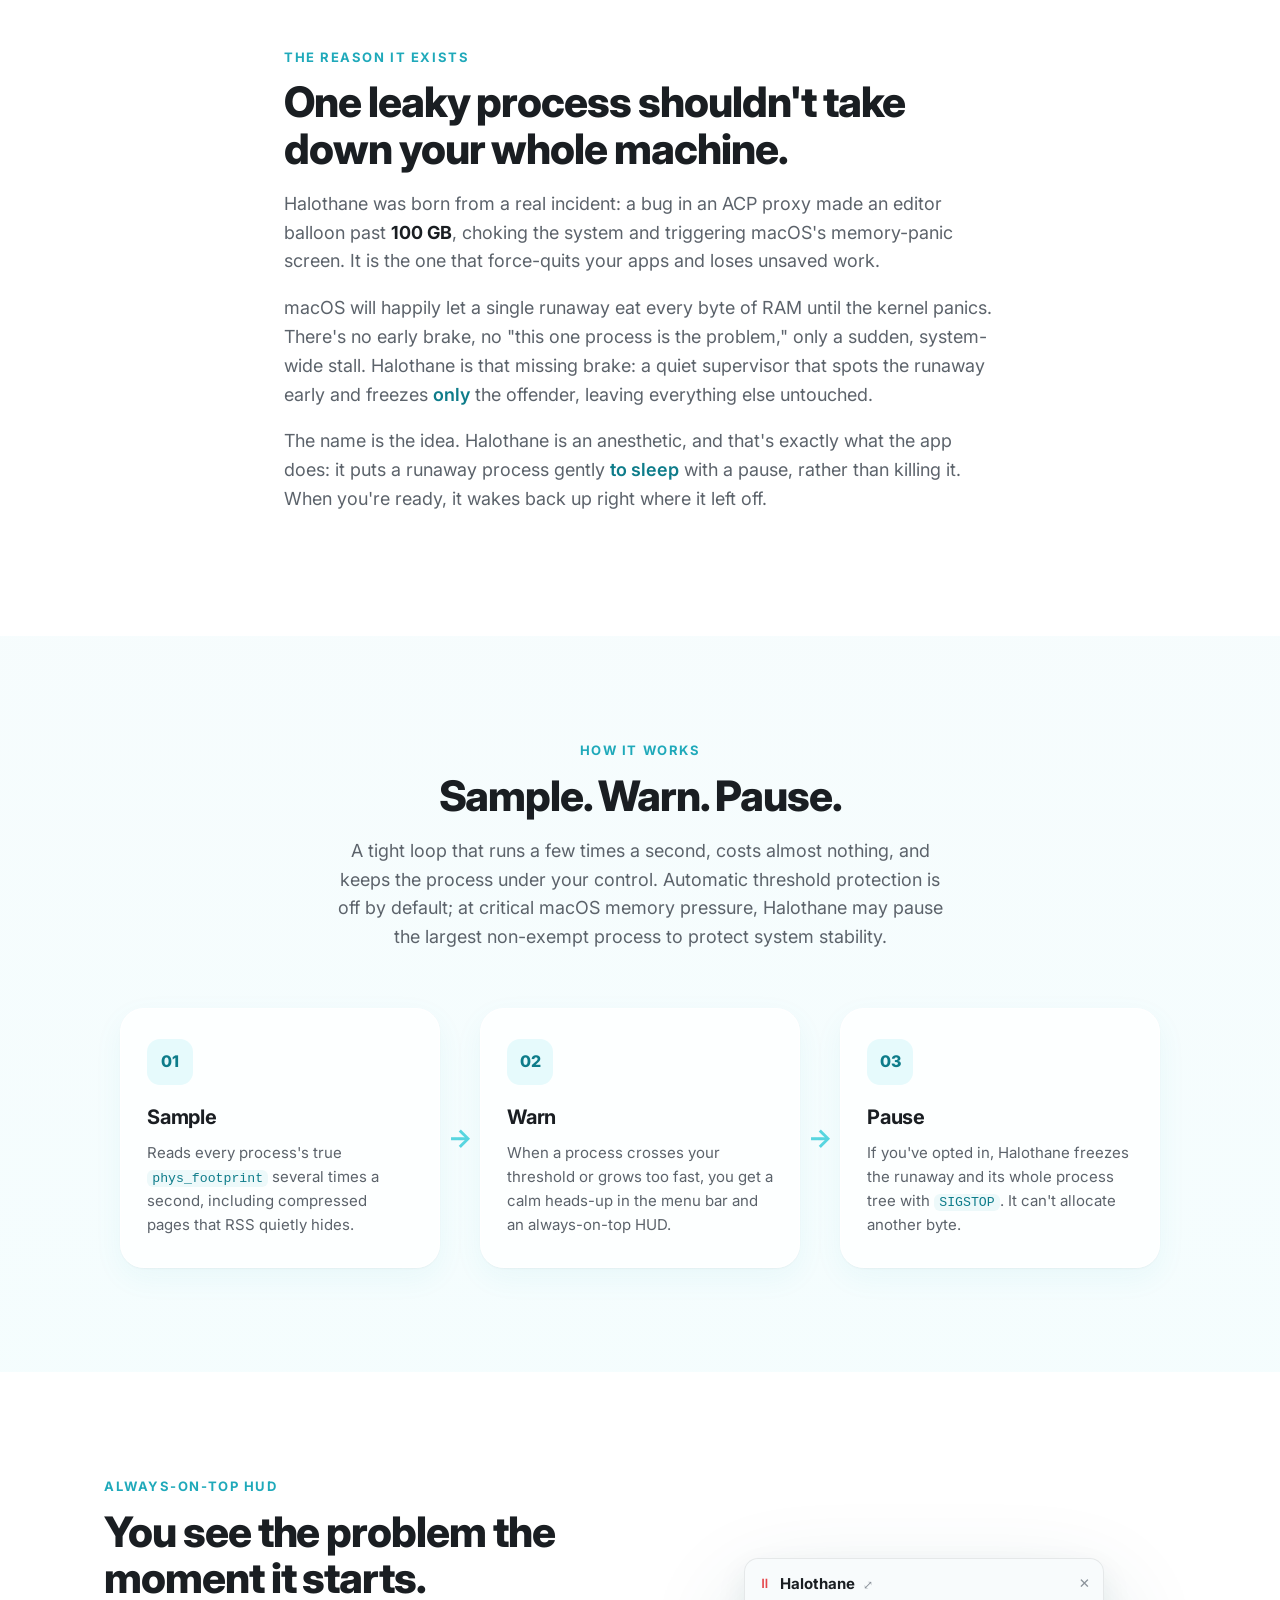
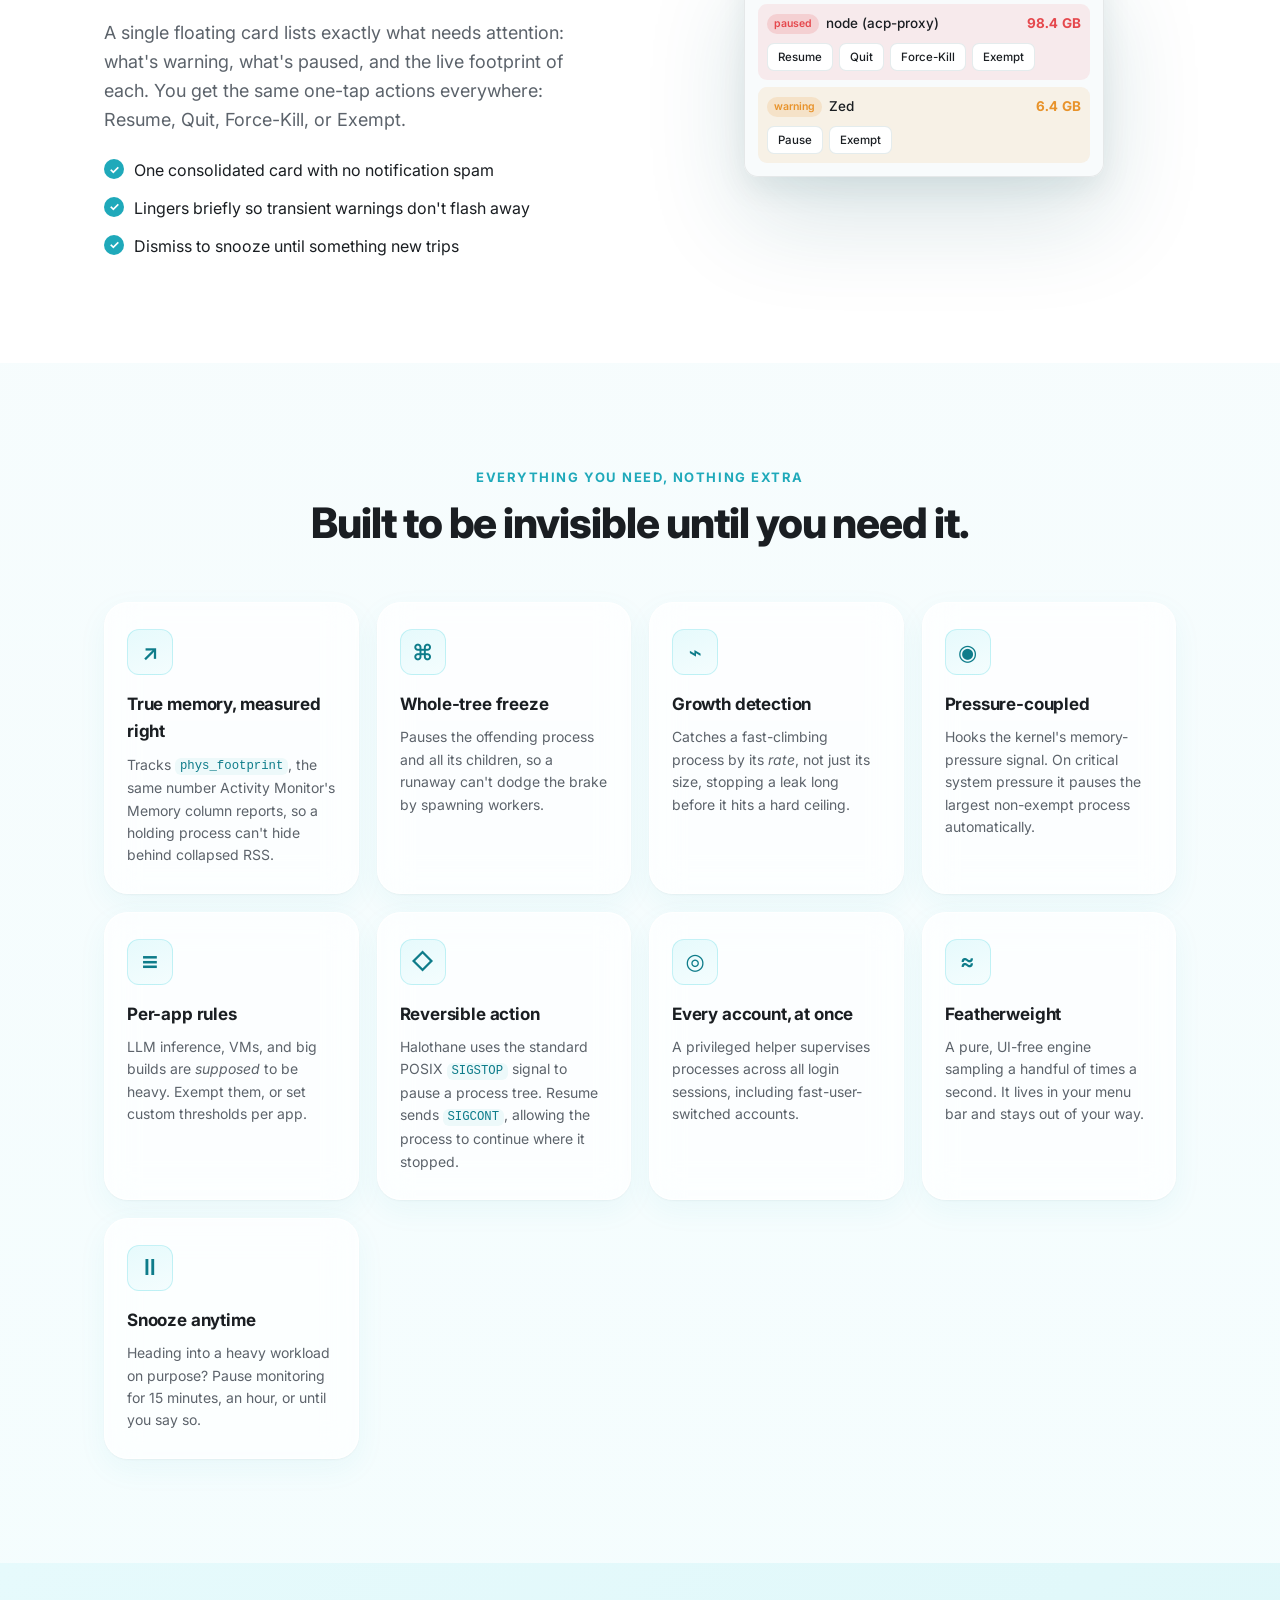
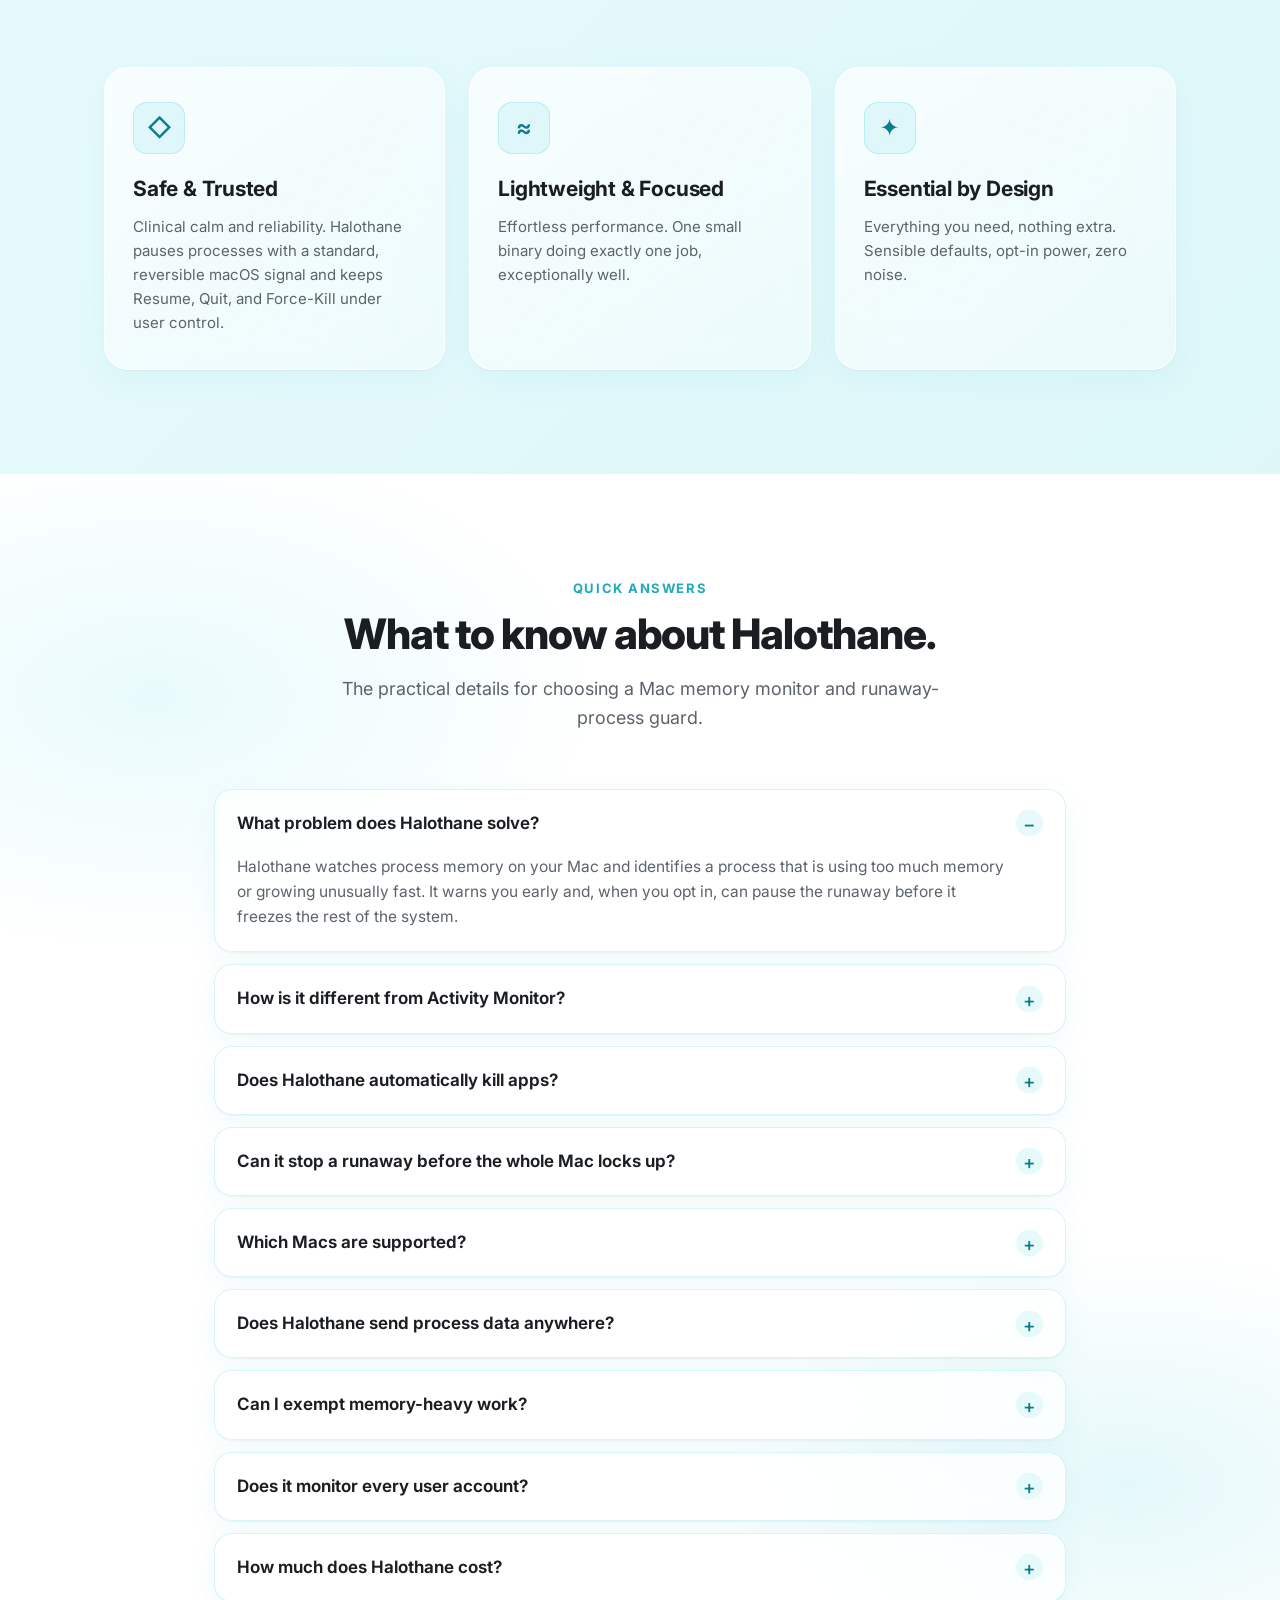
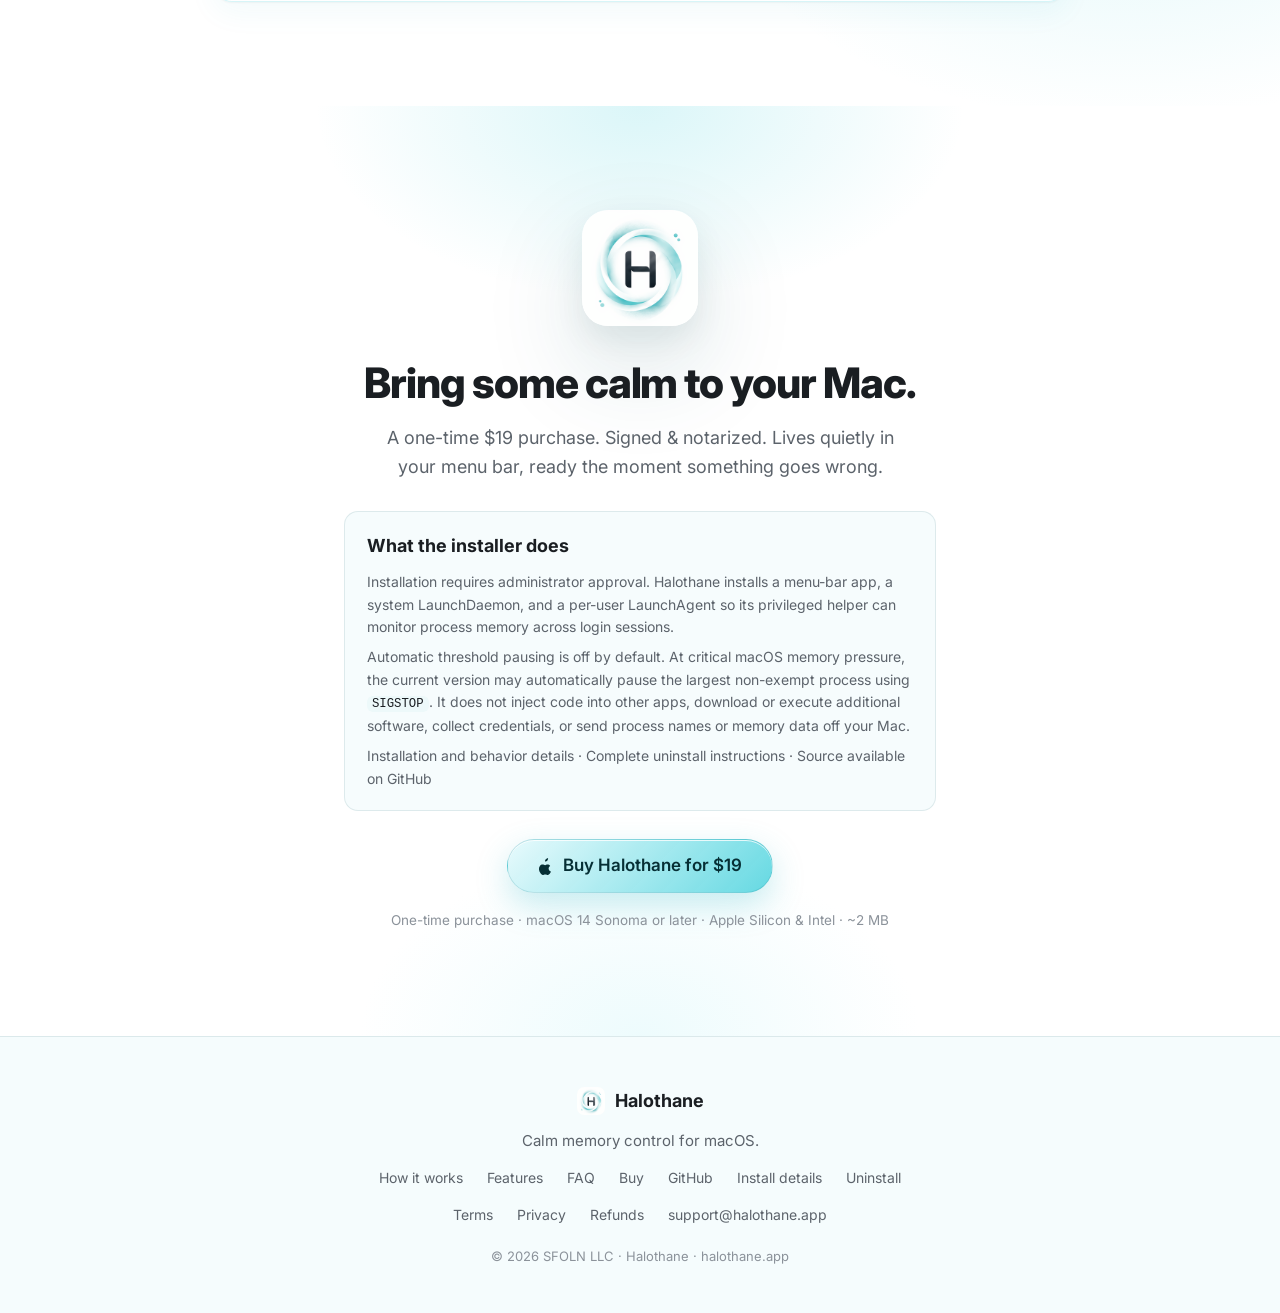
==== commit d8aaa66e: "Complete uninstaller and installation transparency - Full uninstall script covering the app, privile" ====
--- a/site/index.html
+++ b/site/index.html
@@ -1,18 +1,63 @@
 <!DOCTYPE html>
 <html lang="en">
 <head>
+  <!-- Google Ads conversion measurement. Advertising personalization is disabled. -->
+  <script async src="https://www.googletagmanager.com/gtag/js?id=G-LHM84E3T1E"></script>
+  <script>
+    window.dataLayer = window.dataLayer || [];
+    function gtag(){dataLayer.push(arguments);}
+    gtag('js', new Date());
+    gtag('set', 'allow_ad_personalization_signals', false);
+    gtag('config', 'G-LHM84E3T1E');
+  </script>
   <meta charset="UTF-8" />
   <meta name="viewport" content="width=device-width, initial-scale=1.0" />
-  <title>Halothane — Calm memory control for macOS</title>
-  <meta name="description" content="Halothane watches every process's memory and gently pauses a runaway before it can panic your Mac. Focused. Lightweight. Essential." />
+  <title>Halothane | Lightweight memory guard for macOS</title>
+  <meta name="description" content="Halothane is a lightweight Mac memory monitor that warns about runaway processes and can pause them before they overwhelm your system." />
+  <meta name="robots" content="index,follow" />
+  <link rel="canonical" href="https://halothane.app/" />
 
   <!-- Open Graph -->
-  <meta property="og:title" content="Halothane — Calm memory control for macOS" />
-  <meta property="og:description" content="Watches every process's memory and gently pauses a runaway before it can panic your Mac." />
+  <meta property="og:title" content="Halothane | Lightweight memory guard for macOS" />
+  <meta property="og:description" content="Monitors Mac process memory, warns about runaways, and can pause them before they overwhelm your system." />
   <meta property="og:type" content="website" />
-  <meta property="og:url" content="https://halothane.app" />
+  <meta property="og:url" content="https://halothane.app/" />
   <meta property="og:image" content="https://halothane.app/assets/og.png" />
   <meta name="twitter:card" content="summary_large_image" />
+
+  <script type="application/ld+json">
+    {
+      "@context": "https://schema.org",
+      "@type": "SoftwareApplication",
+      "name": "Halothane",
+      "url": "https://halothane.app/",
+      "image": "https://halothane.app/assets/app-icon.png",
+      "description": "A lightweight memory guard for macOS that spots runaway processes and pauses them before they overwhelm your system.",
+      "applicationCategory": "UtilitiesApplication",
+      "operatingSystem": "macOS 14 or later",
+      "processorRequirements": "Apple Silicon or Intel processor",
+      "fileSize": "Approximately 2 MB",
+      "featureList": [
+        "Monitors true process memory across all user accounts",
+        "Warns when a process crosses a threshold or grows too quickly",
+        "Can pause a runaway process tree without automatically killing it",
+        "Supports per-app thresholds and exemptions",
+        "Runs locally without app telemetry"
+      ],
+      "sameAs": "https://github.com/sfoln/halothane",
+      "offers": {
+        "@type": "Offer",
+        "price": "19.00",
+        "priceCurrency": "USD",
+        "url": "https://halothane.app/#buy",
+        "availability": "https://schema.org/InStock"
+      },
+      "publisher": {
+        "@type": "Organization",
+        "name": "SFOLN LLC"
+      }
+    }
+  </script>
 
   <link rel="icon" type="image/png" sizes="256x256" href="assets/favicon-256.png" />
   <link rel="icon" type="image/png" sizes="32x32" href="assets/favicon-32.png" />
@@ -20,7 +65,7 @@
 
   <link rel="preconnect" href="https://fonts.googleapis.com" />
   <link rel="preconnect" href="https://fonts.gstatic.com" crossorigin />
-  <link href="https://fonts.googleapis.com/css2?family=Inter:wght@400;500;600;700;800&display=swap" rel="stylesheet" />
+  <link href="https://fonts.googleapis.com/css2?family=Inter:wght@400;500;600;700;800&amp;display=swap" rel="stylesheet" />
 
   <link rel="stylesheet" href="styles.css" />
 </head>
@@ -37,7 +82,8 @@
         <a href="#problem">Why</a>
         <a href="#how">How it works</a>
         <a href="#features">Features</a>
-        <a href="#buy" class="btn btn--small">Buy</a>
+        <a href="#faq">FAQ</a>
+        <a href="#buy" data-buy class="btn btn--small">Buy for $19</a>
       </nav>
     </div>
   </header>
@@ -47,30 +93,32 @@
     <!-- ─────────────────────────────  HERO  ───────────────────────────── -->
     <section class="hero">
       <div class="hero__glow" aria-hidden="true"></div>
+      <div class="hero__orb hero__orb--one" aria-hidden="true"></div>
+      <div class="hero__orb hero__orb--two" aria-hidden="true"></div>
       <div class="container hero__inner">
         <div class="hero__copy">
+          <img class="hero__icon" src="assets/app-icon.png" alt="Halothane app icon" width="104" height="104" />
           <p class="eyebrow">Focused · Lightweight · Essential</p>
           <h1 class="hero__title">
-            Memory control that keeps
-            <span class="grad">your Mac calm.</span>
+            Keep your Mac calm,
+            <span class="grad">whatever is running.</span>
           </h1>
           <p class="hero__sub">
-            Halothane watches every process's real memory footprint and gently
-            freezes a runaway <em>before</em> it can swallow your RAM and trigger
-            the dreaded out-of-memory panic. No drama. No data lost.
+            Halothane is a lightweight memory guard for macOS. It spots runaway
+            processes early and pauses them before they can overwhelm your system.
           </p>
           <div class="hero__cta">
-            <a href="#buy" class="btn btn--primary">
+            <a href="#buy" data-buy class="btn btn--primary btn--hero">
               <svg viewBox="0 0 16 20" width="15" height="18" aria-hidden="true"><path fill="currentColor" d="M13.1 15.4c-.3.7-.5 1-.9 1.6-.6.9-1.4 2-2.4 2-1 0-1.2-.6-2.5-.6s-1.6.6-2.5.6c-1 0-1.8-1-2.4-1.9C.7 14.9.5 11.7 1.9 10c.7-.9 1.7-1.4 2.7-1.4 1 0 1.7.6 2.5.6.8 0 1.3-.6 2.5-.6.9 0 1.9.5 2.6 1.4-2.3 1.2-1.9 4.5.4 5.4zM9.4 4.5c.5-.6.8-1.5.7-2.4-.8.1-1.7.5-2.3 1.2-.5.5-.9 1.4-.7 2.3.8 0 1.7-.5 2.3-1.1z"/></svg>
-              Get Halothane — $19
+              Buy Halothane for $19
             </a>
-            <a href="#how" class="btn btn--ghost">See how it works</a>
-          </div>
-          <p class="hero__meta">$19 one-time · macOS 14 Sonoma or later · Apple Silicon &amp; Intel</p>
+          </div>
+          <p class="hero__meta">One-time purchase · macOS 14 or later · Apple Silicon and Intel</p>
+          <a href="#how" class="hero__learn">See how it works <span aria-hidden="true">↓</span></a>
         </div>
 
         <!-- Live UI mock: the menu-bar dropdown -->
-        <div class="hero__art" aria-hidden="true">
+        <div class="hero__art" role="img" aria-label="Preview of Halothane monitoring a Mac">
           <div class="menubar">
             <span class="menubar__dot"></span>
             <span class="menubar__dot"></span>
@@ -118,8 +166,8 @@
     <!-- ─────────────────────────────  TRUST STRIP  ───────────────────────────── -->
     <section class="strip">
       <div class="container strip__inner">
-        <div class="strip__item"><strong>phys_footprint</strong><span>the metric Activity Monitor shows — not lossy RSS</span></div>
-        <div class="strip__item"><strong>SIGSTOP, not SIGKILL</strong><span>frozen, never killed — resume any time</span></div>
+        <div class="strip__item"><strong>True memory</strong><span>the same metric Activity Monitor uses</span></div>
+        <div class="strip__item"><strong>Pause-first</strong><span>stopped processes remain intact and can be resumed</span></div>
         <div class="strip__item"><strong>Off by default</strong><span>auto-pause is opt-in, per app or globally</span></div>
         <div class="strip__item"><strong>All accounts</strong><span>a root helper guards every login session</span></div>
       </div>
@@ -133,18 +181,18 @@
         <p class="prose">
           Halothane was born from a real incident: a bug in an ACP proxy made an
           editor balloon past <strong>100&nbsp;GB</strong>, choking the system and
-          triggering macOS's memory-panic screen — the one that force-quits your
+          triggering macOS's memory-panic screen. It is the one that force-quits your
           apps and loses unsaved work.
         </p>
         <p class="prose">
           macOS will happily let a single runaway eat every byte of RAM until the
           kernel panics. There's no early brake, no "this one process is the
-          problem" — just a sudden, system-wide stall. Halothane is that missing
+          problem," only a sudden, system-wide stall. Halothane is that missing
           brake: a quiet supervisor that spots the runaway early and freezes
           <em>only</em> the offender, leaving everything else untouched.
         </p>
         <p class="prose">
-          The name is the idea. Halothane is an anesthetic — and that's exactly
+          The name is the idea. Halothane is an anesthetic, and that's exactly
           what the app does: it puts a runaway process gently <em>to sleep</em>
           with a pause, rather than killing it. When you're ready, it wakes back
           up right where it left off.
@@ -158,20 +206,20 @@
         <div class="section__head">
           <p class="kicker">How it works</p>
           <h2 class="section__title">Sample. Warn. Pause.</h2>
-          <p class="section__lead">A tight loop that runs a few times a second, costs almost nothing, and never makes a decision you didn't ask for.</p>
+          <p class="section__lead">A tight loop that runs a few times a second, costs almost nothing, and keeps the process under your control. Automatic threshold protection is off by default; at critical macOS memory pressure, Halothane may pause the largest non-exempt process to protect system stability.</p>
         </div>
 
         <div class="steps">
           <div class="step">
             <div class="step__num">01</div>
             <h3>Sample</h3>
-            <p>Reads every process's true <code>phys_footprint</code> several times a second — including compressed pages that RSS quietly hides.</p>
+            <p>Reads every process's true <code>phys_footprint</code> several times a second, including compressed pages that RSS quietly hides.</p>
           </div>
           <div class="step__arrow" aria-hidden="true">→</div>
           <div class="step">
             <div class="step__num">02</div>
             <h3>Warn</h3>
-            <p>When a process crosses your threshold — or grows too fast — you get a calm heads-up in the menu bar and an always-on-top HUD.</p>
+            <p>When a process crosses your threshold or grows too fast, you get a calm heads-up in the menu bar and an always-on-top HUD.</p>
           </div>
           <div class="step__arrow" aria-hidden="true">→</div>
           <div class="step">
@@ -190,12 +238,12 @@
           <p class="kicker">Always-on-top HUD</p>
           <h2 class="section__title">You see the problem the moment it starts.</h2>
           <p class="prose">
-            A single floating card lists exactly what needs attention — what's
-            warning, what's paused, and the live footprint of each — with the same
+            A single floating card lists exactly what needs attention: what's
+            warning, what's paused, and the live footprint of each. You get the same
             one-tap actions everywhere: Resume, Quit, Force-Kill, or Exempt.
           </p>
           <ul class="checklist">
-            <li>Consolidated card — no notification spam</li>
+            <li>One consolidated card with no notification spam</li>
             <li>Lingers briefly so transient warnings don't flash away</li>
             <li>Dismiss to snooze until something new trips</li>
           </ul>
@@ -240,47 +288,47 @@
 
         <div class="features">
           <article class="feat">
-            <div class="feat__icon">📈</div>
+            <div class="feat__icon" aria-hidden="true">↗</div>
             <h3>True memory, measured right</h3>
-            <p>Tracks <code>phys_footprint</code>, the same number Activity Monitor's Memory column reports — so a holding process can't hide behind collapsed RSS.</p>
-          </article>
-          <article class="feat">
-            <div class="feat__icon">🌳</div>
+            <p>Tracks <code>phys_footprint</code>, the same number Activity Monitor's Memory column reports, so a holding process can't hide behind collapsed RSS.</p>
+          </article>
+          <article class="feat">
+            <div class="feat__icon" aria-hidden="true">⌘</div>
             <h3>Whole-tree freeze</h3>
             <p>Pauses the offending process and all its children, so a runaway can't dodge the brake by spawning workers.</p>
           </article>
           <article class="feat">
-            <div class="feat__icon">⚡</div>
+            <div class="feat__icon" aria-hidden="true">⌁</div>
             <h3>Growth detection</h3>
-            <p>Catches a fast-climbing process by its <em>rate</em>, not just its size — stopping a leak long before it hits a hard ceiling.</p>
-          </article>
-          <article class="feat">
-            <div class="feat__icon">🧭</div>
+            <p>Catches a fast-climbing process by its <em>rate</em>, not just its size, stopping a leak long before it hits a hard ceiling.</p>
+          </article>
+          <article class="feat">
+            <div class="feat__icon" aria-hidden="true">◉</div>
             <h3>Pressure-coupled</h3>
             <p>Hooks the kernel's memory-pressure signal. On critical system pressure it pauses the largest non-exempt process automatically.</p>
           </article>
           <article class="feat">
-            <div class="feat__icon">🎚️</div>
+            <div class="feat__icon" aria-hidden="true">≡</div>
             <h3>Per-app rules</h3>
             <p>LLM inference, VMs, and big builds are <em>supposed</em> to be heavy. Exempt them, or set custom thresholds per app.</p>
           </article>
           <article class="feat">
-            <div class="feat__icon">🛡️</div>
-            <h3>Never kills</h3>
-            <p>Auto-pause only ever freezes. Quitting or force-killing a paused app is always a deliberate choice you make by hand.</p>
-          </article>
-          <article class="feat">
-            <div class="feat__icon">👥</div>
+            <div class="feat__icon" aria-hidden="true">◇</div>
+            <h3>Reversible action</h3>
+            <p>Halothane uses the standard POSIX <code>SIGSTOP</code> signal to pause a process tree. Resume sends <code>SIGCONT</code>, allowing the process to continue where it stopped.</p>
+          </article>
+          <article class="feat">
+            <div class="feat__icon" aria-hidden="true">◎</div>
             <h3>Every account, at once</h3>
-            <p>A privileged helper supervises processes across all login sessions — fast-user-switched accounts included.</p>
-          </article>
-          <article class="feat">
-            <div class="feat__icon">🍃</div>
+            <p>A privileged helper supervises processes across all login sessions, including fast-user-switched accounts.</p>
+          </article>
+          <article class="feat">
+            <div class="feat__icon" aria-hidden="true">≈</div>
             <h3>Featherweight</h3>
             <p>A pure, UI-free engine sampling a handful of times a second. It lives in your menu bar and stays out of your way.</p>
           </article>
           <article class="feat">
-            <div class="feat__icon">😴</div>
+            <div class="feat__icon" aria-hidden="true">Ⅱ</div>
             <h3>Snooze anytime</h3>
             <p>Heading into a heavy workload on purpose? Pause monitoring for 15 minutes, an hour, or until you say so.</p>
           </article>
@@ -293,20 +341,70 @@
       <div class="container">
         <div class="essence__grid">
           <div class="essence__card">
-            <span class="essence__ic">🛡️</span>
+            <span class="essence__ic" aria-hidden="true">◇</span>
             <h3>Safe &amp; Trusted</h3>
-            <p>Clinical calm and reliability. It freezes, never kills — your work is always recoverable.</p>
+            <p>Clinical calm and reliability. Halothane pauses processes with a standard, reversible macOS signal and keeps Resume, Quit, and Force-Kill under user control.</p>
           </div>
           <div class="essence__card">
-            <span class="essence__ic">🍃</span>
+            <span class="essence__ic" aria-hidden="true">≈</span>
             <h3>Lightweight &amp; Focused</h3>
             <p>Effortless performance. One small binary doing exactly one job, exceptionally well.</p>
           </div>
           <div class="essence__card">
-            <span class="essence__ic">✨</span>
+            <span class="essence__ic" aria-hidden="true">✦</span>
             <h3>Essential by Design</h3>
             <p>Everything you need, nothing extra. Sensible defaults, opt-in power, zero noise.</p>
           </div>
+        </div>
+      </div>
+    </section>
+
+    <!-- ─────────────────────────────  FAQ  ───────────────────────────── -->
+    <section class="section faq" id="faq">
+      <div class="container faq__inner">
+        <div class="section__head">
+          <p class="kicker">Quick answers</p>
+          <h2 class="section__title">What to know about Halothane.</h2>
+          <p class="section__lead">The practical details for choosing a Mac memory monitor and runaway-process guard.</p>
+        </div>
+
+        <div class="faq__list">
+          <details class="faq__item" open>
+            <summary>What problem does Halothane solve?</summary>
+            <p>Halothane watches process memory on your Mac and identifies a process that is using too much memory or growing unusually fast. It warns you early and, when you opt in, can pause the runaway before it freezes the rest of the system.</p>
+          </details>
+          <details class="faq__item">
+            <summary>How is it different from Activity Monitor?</summary>
+            <p>Activity Monitor helps you inspect processes after you open it. Halothane continuously samples the same true memory metric in the background, warns at thresholds you choose, and can pause an opted-in process tree automatically.</p>
+          </details>
+          <details class="faq__item">
+            <summary>Does Halothane automatically kill apps?</summary>
+            <p>No. The currently distributed version pauses processes with <code>SIGSTOP</code>; it does not automatically force-quit them. Resume, Quit, and Force-Kill are deliberate actions you choose.</p>
+          </details>
+          <details class="faq__item">
+            <summary>Can it stop a runaway before the whole Mac locks up?</summary>
+            <p>Halothane is designed to intervene early. It can warn when a process crosses a configured threshold or grows unusually fast. If you enable automatic threshold protection, it can pause the process tree; at critical macOS memory pressure, it may also pause the largest non-exempt process. No user-space utility can guarantee that it will catch every possible allocation before the system becomes unresponsive.</p>
+          </details>
+          <details class="faq__item">
+            <summary>Which Macs are supported?</summary>
+            <p>Halothane supports macOS 14 Sonoma or later on Apple Silicon and Intel Macs. The signed and notarized app is approximately 2 MB.</p>
+          </details>
+          <details class="faq__item">
+            <summary>Does Halothane send process data anywhere?</summary>
+            <p>No. The app runs locally and has no telemetry or analytics. It does not send process names, memory usage, or personal information off your Mac.</p>
+          </details>
+          <details class="faq__item">
+            <summary>Can I exempt memory-heavy work?</summary>
+            <p>Yes. You can exempt apps such as local AI models, virtual machines, and large builds, or give them custom thresholds. Automatic pausing is off by default and can be enabled globally or per app.</p>
+          </details>
+          <details class="faq__item">
+            <summary>Does it monitor every user account?</summary>
+            <p>Yes. A privileged helper monitors processes across all login sessions, including fast-user-switched accounts.</p>
+          </details>
+          <details class="faq__item">
+            <summary>How much does Halothane cost?</summary>
+            <p>Halothane is a one-time $19 purchase with a 14-day money-back guarantee. There is no subscription.</p>
+          </details>
         </div>
       </div>
     </section>
@@ -318,10 +416,16 @@
         <img class="download__icon" src="assets/app-icon.png" alt="Halothane app icon" width="116" height="116" />
         <h2 class="section__title">Bring some calm to your Mac.</h2>
         <p class="section__lead">A one-time $19 purchase. Signed &amp; notarized. Lives quietly in your menu bar, ready the moment something goes wrong.</p>
+        <div class="download__disclosure">
+          <h3>What the installer does</h3>
+          <p>Installation requires administrator approval. Halothane installs a menu-bar app, a system LaunchDaemon, and a per-user LaunchAgent so its privileged helper can monitor process memory across login sessions.</p>
+          <p>Automatic threshold pausing is off by default. At critical macOS memory pressure, the current version may automatically pause the largest non-exempt process using <code>SIGSTOP</code>. It does not inject code into other apps, download or execute additional software, collect credentials, or send process names or memory data off your Mac.</p>
+          <p><a href="/install-details.html">Installation and behavior details</a> · <a href="/uninstall.html">Complete uninstall instructions</a> · <a href="https://github.com/sfoln/halothane">Source available on GitHub</a></p>
+        </div>
         <div class="hero__cta hero__cta--center">
           <a href="#buy" data-buy class="btn btn--primary btn--lg">
             <svg viewBox="0 0 16 20" width="16" height="20" aria-hidden="true"><path fill="currentColor" d="M13.1 15.4c-.3.7-.5 1-.9 1.6-.6.9-1.4 2-2.4 2-1 0-1.2-.6-2.5-.6s-1.6.6-2.5.6c-1 0-1.8-1-2.4-1.9C.7 14.9.5 11.7 1.9 10c.7-.9 1.7-1.4 2.7-1.4 1 0 1.7.6 2.5.6.8 0 1.3-.6 2.5-.6.9 0 1.9.5 2.6 1.4-2.3 1.2-1.9 4.5.4 5.4zM9.4 4.5c.5-.6.8-1.5.7-2.4-.8.1-1.7.5-2.3 1.2-.5.5-.9 1.4-.7 2.3.8 0 1.7-.5 2.3-1.1z"/></svg>
-            Buy Halothane — $19
+            Buy Halothane for $19
           </a>
         </div>
         <p class="hero__meta">One-time purchase · macOS 14 Sonoma or later · Apple Silicon &amp; Intel · ~2&nbsp;MB</p>
@@ -341,20 +445,22 @@
       <nav class="footer__links">
         <a href="#how">How it works</a>
         <a href="#features">Features</a>
-        <a href="#buy">Buy</a>
+        <a href="#faq">FAQ</a>
+        <a href="#buy" data-buy>Buy</a>
         <a href="https://github.com/sfoln/halothane">GitHub</a>
+        <a href="/install-details.html">Install details</a>
+        <a href="/uninstall.html">Uninstall</a>
       </nav>
       <nav class="footer__links">
         <a href="/terms.html">Terms</a>
         <a href="/privacy.html">Privacy</a>
         <a href="/refund.html">Refunds</a>
-        <a href="mailto:support@halothane.app">support@halothane.app</a>
+        <!--email_off--><a href="mailto:support@halothane.app">support@halothane.app</a><!--/email_off-->
       </nav>
       <p class="footer__copy">© 2026 SFOLN LLC · Halothane · halothane.app</p>
     </div>
   </footer>
 
   <script src="script.js"></script>
-  <!-- Cloudflare Web Analytics --><script defer src='https://static.cloudflareinsights.com/beacon.min.js' data-cf-beacon='{"token": "a047a51a6a51447f8be903021c110310"}'></script><!-- End Cloudflare Web Analytics -->
 </body>
 </html>
--- a/site/styles.css
+++ b/site/styles.css
@@ -1,5 +1,5 @@
 /* ============================================================
-   Halothane — landing page styles
+   Halothane landing page styles
    Palette (from brand sheet):
      Deep Charcoal #0F1114 · Silver Gray #A6ABB3
      Soft Aqua #59D6E0 · Mist Aqua #E6FAFC
@@ -10,7 +10,7 @@
   --ink:      #1A1E22;
   --slate:    #5C636B;
   --slate-2:  #8B929A;
-  --line:     #E7ECEF;
+  --line:     rgba(37, 98, 107, .12);
 
   --aqua:      #59D6E0;
   --aqua-deep: #1FA9BA;   /* accessible accent for text/links */
@@ -18,19 +18,19 @@
   --mist:      #E6FAFC;
 
   --bg:      #FFFFFF;
-  --bg-soft: #F5FAFB;
-  --bg-tint: #F0F8F9;
+  --bg-soft: #F5FCFD;
+  --bg-tint: #EDF9FA;
 
   --warn:  #E8932B;
   --red:   #E5484D;
   --green: #2FA968;
   --blue:  #3B82C4;
 
-  --radius:   18px;
-  --radius-s: 12px;
-  --shadow-sm: 0 1px 2px rgba(15,17,20,.05), 0 4px 14px rgba(15,17,20,.05);
-  --shadow-md: 0 8px 30px rgba(20,40,44,.10), 0 2px 8px rgba(20,40,44,.06);
-  --shadow-lg: 0 30px 80px rgba(16,60,68,.16), 0 8px 24px rgba(16,60,68,.08);
+  --radius:   24px;
+  --radius-s: 14px;
+  --shadow-sm: 0 1px 2px rgba(15,17,20,.04), 0 10px 30px rgba(31, 169, 186, .06);
+  --shadow-md: 0 20px 60px rgba(20,90,100,.11), 0 4px 16px rgba(20,40,44,.05);
+  --shadow-lg: 0 40px 100px rgba(16,90,100,.16), 0 12px 30px rgba(16,60,68,.08);
 
   --maxw: 1120px;
   --font: 'Inter', -apple-system, BlinkMacSystemFont, 'Segoe UI', system-ui, sans-serif;
@@ -44,7 +44,9 @@
   margin: 0;
   font-family: var(--font);
   color: var(--ink);
-  background: var(--bg);
+  background:
+    radial-gradient(1000px 600px at 50% -200px, rgba(89,214,224,.20), transparent 70%),
+    var(--bg);
   line-height: 1.6;
   -webkit-font-smoothing: antialiased;
   text-rendering: optimizeLegibility;
@@ -73,29 +75,32 @@
 }
 .btn:active { transform: translateY(1px); }
 .btn--primary {
-  color: #06343A;
-  background: linear-gradient(180deg, #7FE4EC 0%, var(--aqua) 55%, #36C2D1 100%);
-  box-shadow: 0 8px 22px rgba(45,182,198,.35), inset 0 1px 0 rgba(255,255,255,.5);
-}
-.btn--primary:hover { transform: translateY(-2px); box-shadow: 0 14px 30px rgba(45,182,198,.42), inset 0 1px 0 rgba(255,255,255,.5); }
+  color: #062F35;
+  background: linear-gradient(135deg, rgba(230,250,252,.96), rgba(89,214,224,.92));
+  border-color: rgba(14,124,138,.18);
+  box-shadow: 0 12px 32px rgba(45,182,198,.26), inset 0 1px 0 rgba(255,255,255,.78);
+}
+.btn--primary:hover { transform: translateY(-2px); box-shadow: 0 18px 38px rgba(45,182,198,.34), inset 0 1px 0 rgba(255,255,255,.8); }
 .btn--ghost { color: var(--ink); background: #fff; border-color: var(--line); box-shadow: var(--shadow-sm); }
 .btn--ghost:hover { border-color: var(--aqua); color: var(--aqua-dark); }
 .btn--small { padding: 9px 16px; font-size: 14px; color:#06343A;
-  background: linear-gradient(180deg, #7FE4EC, var(--aqua)); box-shadow: 0 4px 12px rgba(45,182,198,.3); }
+  background: linear-gradient(135deg, rgba(230,250,252,.96), rgba(89,214,224,.9));
+  border-color: rgba(14,124,138,.14); box-shadow: 0 6px 18px rgba(45,182,198,.2); }
 .btn--small:hover { transform: translateY(-1px); }
 .btn--lg { padding: 16px 30px; font-size: 17px; }
+.btn--hero { padding: 17px 28px; font-size: 16px; }
 
 /* ───────────── Nav ───────────── */
 .nav {
   position: sticky; top: 0; z-index: 50;
-  background: rgba(255,255,255,.72);
-  backdrop-filter: saturate(160%) blur(14px);
-  -webkit-backdrop-filter: saturate(160%) blur(14px);
+  background: rgba(255,255,255,.58);
+  backdrop-filter: saturate(160%) blur(22px);
+  -webkit-backdrop-filter: saturate(160%) blur(22px);
   border-bottom: 1px solid transparent;
   transition: border-color .2s ease, box-shadow .2s ease;
 }
 .nav.is-scrolled { border-bottom-color: var(--line); box-shadow: 0 1px 0 rgba(15,17,20,.02); }
-.nav__inner { display: flex; align-items: center; justify-content: space-between; height: 66px; }
+.nav__inner { display: flex; align-items: center; justify-content: space-between; height: 72px; }
 .brand { display: flex; align-items: center; gap: 10px; }
 .brand__mark { border-radius: 8px; }
 .brand__name { font-weight: 700; font-size: 19px; letter-spacing: -.01em; }
@@ -105,46 +110,66 @@
 .nav__links .btn { color: #06343A; }
 
 /* ───────────── Hero ───────────── */
-.hero { position: relative; overflow: hidden; padding: 80px 0 70px; }
+.hero { position: relative; overflow: hidden; padding: 64px 0 96px; isolation: isolate; }
 .hero__glow {
-  position: absolute; inset: -20% -10% auto -10%; height: 720px; z-index: 0;
+  position: absolute; inset: -18% -10% auto -10%; height: 850px; z-index: -3;
   background:
-    radial-gradient(600px 380px at 78% 20%, rgba(89,214,224,.28), transparent 60%),
-    radial-gradient(520px 360px at 20% 0%, rgba(230,250,252,.9), transparent 65%),
-    radial-gradient(900px 500px at 50% -10%, rgba(89,214,224,.10), transparent 70%);
+    radial-gradient(680px 440px at 76% 20%, rgba(89,214,224,.34), transparent 64%),
+    radial-gradient(620px 420px at 20% 8%, rgba(230,250,252,.95), transparent 68%),
+    radial-gradient(1000px 600px at 50% -10%, rgba(89,214,224,.16), transparent 72%);
   pointer-events: none;
 }
+.hero__orb { position: absolute; border-radius: 50%; filter: blur(1px); pointer-events: none; z-index: -2; }
+.hero__orb--one { width: 340px; height: 340px; right: -150px; top: 210px; background: rgba(89,214,224,.13); }
+.hero__orb--two { width: 240px; height: 240px; left: -120px; top: 470px; background: rgba(230,250,252,.9); }
 .hero__inner {
   position: relative; z-index: 1;
-  display: grid; grid-template-columns: 1.05fr .95fr; gap: 56px; align-items: center;
-}
+  display: flex; flex-direction: column; align-items: center; gap: 76px;
+}
+.hero__copy { max-width: 850px; text-align: center; display: flex; flex-direction: column; align-items: center; }
+.hero__icon { width: 104px; height: 104px; margin-bottom: 22px; border-radius: 27px; box-shadow: 0 24px 60px rgba(38, 125, 136, .18); }
 .eyebrow {
-  display: inline-block; margin: 0 0 18px;
+  display: inline-block; margin: 0 0 20px;
   font-size: 13px; font-weight: 600; letter-spacing: .14em; text-transform: uppercase;
   color: var(--aqua-deep);
-  background: var(--mist); padding: 7px 14px; border-radius: 999px;
+  background: rgba(230,250,252,.68); border: 1px solid rgba(89,214,224,.22);
+  backdrop-filter: blur(12px); padding: 7px 14px; border-radius: 999px;
 }
 .hero__title {
-  margin: 0 0 20px; font-weight: 800; letter-spacing: -.03em; line-height: 1.05;
-  font-size: clamp(40px, 5.4vw, 64px);
+  margin: 0 0 22px; font-weight: 700; letter-spacing: -.045em; line-height: 1.01;
+  font-size: clamp(46px, 7vw, 78px); text-wrap: balance;
 }
 .grad {
-  background: linear-gradient(100deg, var(--aqua-deep) 0%, #34C6D4 50%, #6FE0E9 100%);
+  background: linear-gradient(100deg, #118A99 0%, #35BCC9 48%, #76DDE5 100%);
   -webkit-background-clip: text; background-clip: text; color: transparent;
 }
-.hero__sub { margin: 0 0 30px; font-size: 19px; color: var(--slate); max-width: 30em; }
+.hero__sub { margin: 0 0 30px; font-size: clamp(18px, 2vw, 21px); color: var(--slate); max-width: 37em; line-height: 1.55; text-wrap: balance; }
 .hero__sub em { color: var(--ink); font-style: italic; }
-.hero__cta { display: flex; gap: 14px; flex-wrap: wrap; }
+.hero__cta { display: flex; gap: 14px; flex-wrap: wrap; justify-content: center; }
 .hero__cta--center { justify-content: center; }
-.hero__meta { margin: 20px 0 0; font-size: 13.5px; color: var(--slate-2); }
+.hero__meta { margin: 17px 0 0; font-size: 13.5px; color: var(--slate-2); }
+.hero__learn { display: inline-flex; align-items: center; gap: 7px; margin-top: 28px; color: var(--slate); font-size: 14px; font-weight: 500; transition: color .2s ease; }
+.hero__learn:hover { color: var(--aqua-dark); }
 
 /* Hero art: menubar + panel mock */
-.hero__art { position: relative; justify-self: center; }
+.hero__art {
+  position: relative; width: min(820px, 100%); min-height: 470px; display: grid; place-items: center;
+  padding: 66px 40px 44px; border-radius: 44px;
+  background:
+    linear-gradient(145deg, rgba(255,255,255,.78), rgba(230,250,252,.48)),
+    radial-gradient(circle at 75% 10%, rgba(89,214,224,.32), transparent 48%);
+  border: 1px solid rgba(255,255,255,.92);
+  box-shadow: var(--shadow-lg), inset 0 0 0 1px rgba(89,214,224,.10);
+  backdrop-filter: blur(24px); -webkit-backdrop-filter: blur(24px);
+}
+.hero__art::before, .hero__art::after { content: ""; position: absolute; border-radius: 50%; filter: blur(18px); z-index: -1; }
+.hero__art::before { width: 260px; height: 260px; background: rgba(89,214,224,.24); right: -55px; top: -65px; }
+.hero__art::after { width: 220px; height: 220px; background: rgba(230,250,252,.95); left: -50px; bottom: -80px; }
 .menubar {
-  position: absolute; top: -34px; right: 26px; z-index: 3;
+  position: absolute; top: 38px; right: 72px; z-index: 3;
   display: flex; align-items: center; gap: 14px;
   padding: 6px 14px; border-radius: 10px;
-  background: rgba(28,32,36,.82); backdrop-filter: blur(8px);
+  background: rgba(28,32,36,.76); backdrop-filter: blur(14px);
   box-shadow: var(--shadow-md);
 }
 .menubar__dot { width: 13px; height: 13px; border-radius: 50%; background: rgba(255,255,255,.18); }
@@ -153,10 +178,11 @@
 
 /* ───────────── Menu panel mock ───────────── */
 .panel {
-  width: 360px; max-width: 100%;
-  background: rgba(252,253,254,.96);
-  border: 1px solid rgba(15,17,20,.07);
-  border-radius: 16px;
+  width: 420px; max-width: 100%;
+  background: rgba(252,253,254,.78);
+  border: 1px solid rgba(255,255,255,.94);
+  backdrop-filter: blur(24px); -webkit-backdrop-filter: blur(24px);
+  border-radius: 20px;
   box-shadow: var(--shadow-lg);
   padding: 14px;
   font-size: 13.5px;
@@ -195,15 +221,15 @@
 .link { color: var(--slate); }
 
 /* ───────────── Trust strip ───────────── */
-.strip { border-block: 1px solid var(--line); background: var(--bg-soft); }
+.strip { border-block: 1px solid var(--line); background: rgba(245,252,253,.72); backdrop-filter: blur(18px); }
 .strip__inner { display: grid; grid-template-columns: repeat(4, 1fr); gap: 28px; padding: 30px 0; }
 .strip__item { display: flex; flex-direction: column; gap: 3px; }
 .strip__item strong { font-size: 15px; color: var(--ink); }
 .strip__item span { font-size: 13px; color: var(--slate); }
 
 /* ───────────── Sections ───────────── */
-.section { padding: 88px 0; }
-.section--soft { background: var(--bg-soft); }
+.section { padding: 104px 0; }
+.section--soft { background: linear-gradient(180deg, rgba(245,252,253,.88), rgba(230,250,252,.42)); }
 .section__narrow { max-width: 760px; }
 .section__head { max-width: 680px; margin: 0 auto 56px; text-align: center; }
 .kicker { margin: 0 0 12px; font-size: 13px; font-weight: 700; letter-spacing: .12em; text-transform: uppercase; color: var(--aqua-deep); }
@@ -218,7 +244,8 @@
 .steps { display: flex; align-items: stretch; justify-content: center; gap: 8px; flex-wrap: wrap; }
 .step {
   flex: 1 1 0; min-width: 240px; max-width: 320px;
-  background: #fff; border: 1px solid var(--line); border-radius: var(--radius);
+  background: rgba(255,255,255,.76); border: 1px solid rgba(255,255,255,.92); border-radius: var(--radius);
+  backdrop-filter: blur(16px);
   padding: 30px 26px; box-shadow: var(--shadow-sm);
   transition: transform .2s ease, box-shadow .2s ease;
 }
@@ -270,14 +297,15 @@
 /* ───────────── Features ───────────── */
 .features { display: grid; grid-template-columns: repeat(4, 1fr); gap: 18px; }
 .feat {
-  background: #fff; border: 1px solid var(--line); border-radius: var(--radius);
+  background: rgba(255,255,255,.72); border: 1px solid rgba(255,255,255,.92); border-radius: var(--radius);
+  backdrop-filter: blur(16px);
   padding: 26px 22px; box-shadow: var(--shadow-sm);
   transition: transform .2s ease, box-shadow .2s ease, border-color .2s ease;
 }
 .feat:hover { transform: translateY(-4px); box-shadow: var(--shadow-md); border-color: rgba(89,214,224,.6); }
 .feat__icon {
   width: 46px; height: 46px; border-radius: 12px; margin-bottom: 16px;
-  display: grid; place-items: center; font-size: 22px;
+  display: grid; place-items: center; font-size: 22px; font-weight: 600; color: var(--aqua-dark);
   background: linear-gradient(160deg, var(--mist), #F4FDFE);
   border: 1px solid rgba(89,214,224,.3);
 }
@@ -285,23 +313,74 @@
 .feat p { margin: 0; font-size: 14px; color: var(--slate); }
 
 /* ───────────── Brand essence ───────────── */
-.essence { background: var(--charcoal); color: #fff; }
+.essence { background: linear-gradient(135deg, var(--mist), rgba(89,214,224,.20)); color: var(--ink); }
 .essence__grid { display: grid; grid-template-columns: repeat(3, 1fr); gap: 24px; }
 .essence__card {
   padding: 34px 28px; border-radius: var(--radius);
-  background: linear-gradient(180deg, rgba(255,255,255,.05), rgba(255,255,255,.02));
-  border: 1px solid rgba(255,255,255,.08);
+  background: linear-gradient(145deg, rgba(255,255,255,.72), rgba(255,255,255,.38));
+  border: 1px solid rgba(255,255,255,.88); backdrop-filter: blur(18px); box-shadow: var(--shadow-sm);
 }
 .essence__ic {
   display: inline-grid; place-items: center; width: 52px; height: 52px;
-  border-radius: 14px; font-size: 24px; margin-bottom: 18px;
+  border-radius: 14px; font-size: 24px; font-weight: 600; color: var(--aqua-dark); margin-bottom: 18px;
   background: rgba(89,214,224,.14); border: 1px solid rgba(89,214,224,.3);
 }
 .essence__card h3 { margin: 0 0 10px; font-size: 21px; letter-spacing: -.01em; }
-.essence__card p { margin: 0; color: rgba(255,255,255,.62); font-size: 15px; }
+.essence__card p { margin: 0; color: var(--slate); font-size: 15px; }
+
+/* ───────────── FAQ ───────────── */
+.faq {
+  background:
+    radial-gradient(620px 360px at 12% 18%, rgba(230,250,252,.88), transparent 72%),
+    radial-gradient(580px 340px at 88% 82%, rgba(89,214,224,.16), transparent 70%),
+    #fff;
+}
+.faq__inner { max-width: 900px; }
+.faq__list { display: grid; gap: 12px; }
+.faq__item {
+  overflow: hidden;
+  background: rgba(255,255,255,.76);
+  border: 1px solid rgba(89,214,224,.24);
+  border-radius: 18px;
+  box-shadow: var(--shadow-sm);
+  backdrop-filter: blur(16px);
+  -webkit-backdrop-filter: blur(16px);
+}
+.faq__item summary {
+  position: relative;
+  padding: 20px 58px 20px 22px;
+  cursor: pointer;
+  list-style: none;
+  color: var(--ink);
+  font-size: 17px;
+  font-weight: 650;
+}
+.faq__item summary::-webkit-details-marker { display: none; }
+.faq__item summary::after {
+  content: "+";
+  position: absolute;
+  top: 50%;
+  right: 22px;
+  width: 27px;
+  height: 27px;
+  display: grid;
+  place-items: center;
+  border-radius: 50%;
+  transform: translateY(-50%);
+  color: var(--aqua-dark);
+  background: var(--mist);
+  font-size: 19px;
+  font-weight: 500;
+}
+.faq__item[open] summary::after { content: "−"; }
+.faq__item p {
+  margin: -2px 58px 22px 22px;
+  color: var(--slate);
+  font-size: 15.5px;
+}
 
 /* ───────────── Download ───────────── */
-.download { position: relative; overflow: hidden; text-align: center; background: var(--bg-soft); }
+.download { position: relative; overflow: hidden; text-align: center; background: #fff; }
 .download__glow {
   position: absolute; inset: 0; z-index: 0; pointer-events: none;
   background:
@@ -311,17 +390,29 @@
 .download__inner { position: relative; z-index: 1; max-width: 640px; margin-inline: auto; }
 .download__icon { border-radius: 26px; box-shadow: var(--shadow-lg); margin-bottom: 26px; }
 .download .section__lead { margin: 0 auto 30px; max-width: 30em; }
+.download__disclosure {
+  margin: 0 auto 28px;
+  max-width: 42rem;
+  padding: 20px 22px;
+  border: 1px solid var(--line);
+  border-radius: 14px;
+  background: rgba(245, 252, 253, .86);
+  text-align: left;
+}
+.download__disclosure h3 { margin: 0 0 10px; color: var(--ink); font-size: 18px; }
+.download__disclosure p { margin: 8px 0 0; color: var(--slate); font-size: 14px; line-height: 1.6; }
+.download__disclosure code { color: var(--ink); }
 
 /* ───────────── Footer ───────────── */
-.footer { background: var(--charcoal); color: rgba(255,255,255,.6); padding: 50px 0; }
+.footer { background: #F5FCFD; color: var(--slate); padding: 50px 0; border-top: 1px solid var(--line); }
 .footer__inner { display: flex; flex-direction: column; align-items: center; gap: 14px; text-align: center; }
-.footer__brand { display: flex; align-items: center; gap: 10px; color: #fff; font-weight: 700; font-size: 18px; }
+.footer__brand { display: flex; align-items: center; gap: 10px; color: var(--ink); font-weight: 700; font-size: 18px; }
 .footer__brand img { border-radius: 7px; }
 .footer__tag { margin: 0; font-size: 15px; }
 .footer__links { display: flex; gap: 24px; }
 .footer__links a { font-size: 14px; transition: color .15s; }
 .footer__links a:hover { color: var(--aqua); }
-.footer__copy { margin: 6px 0 0; font-size: 13px; color: rgba(255,255,255,.4); }
+.footer__copy { margin: 6px 0 0; font-size: 13px; color: var(--slate-2); }
 
 /* ───────────── Reveal animation ───────────── */
 .reveal { opacity: 0; transform: translateY(22px); transition: opacity .6s ease, transform .6s ease; }
@@ -333,20 +424,30 @@
 
 /* ───────────── Responsive ───────────── */
 @media (max-width: 980px) {
-  .hero__inner { grid-template-columns: 1fr; gap: 64px; }
-  .hero__art { margin-top: 10px; }
+  .hero__inner { gap: 64px; }
+  .hero__art { min-height: 450px; }
   .showcase__inner { grid-template-columns: 1fr; gap: 40px; }
   .features { grid-template-columns: repeat(2, 1fr); }
   .strip__inner { grid-template-columns: repeat(2, 1fr); }
   .essence__grid { grid-template-columns: 1fr; }
   .step__arrow { transform: rotate(90deg); }
 }
+@media (max-width: 720px) {
+  .nav__links a:not(.btn) { display: none; }
+}
 @media (max-width: 560px) {
-  .nav__links a:not(.btn) { display: none; }
-  .hero { padding: 54px 0 50px; }
+  .nav__inner { height: 64px; }
+  .hero { padding: 42px 0 64px; }
+  .hero__icon { width: 84px; height: 84px; border-radius: 22px; }
+  .hero__title { font-size: clamp(40px, 12vw, 54px); }
+  .hero__sub { font-size: 17px; }
+  .btn--hero { width: 100%; justify-content: center; }
+  .hero__meta { max-width: 26em; }
+  .hero__art { min-height: 390px; padding: 58px 16px 28px; border-radius: 30px; }
   .section { padding: 64px 0; }
   .features { grid-template-columns: 1fr; }
   .strip__inner { grid-template-columns: 1fr; }
   .panel, .hud { width: 100%; }
-  .menubar { right: 12px; }
-}
+  .menubar { top: 28px; right: 28px; }
+  .footer__links { flex-wrap: wrap; justify-content: center; gap: 12px 20px; }
+}
